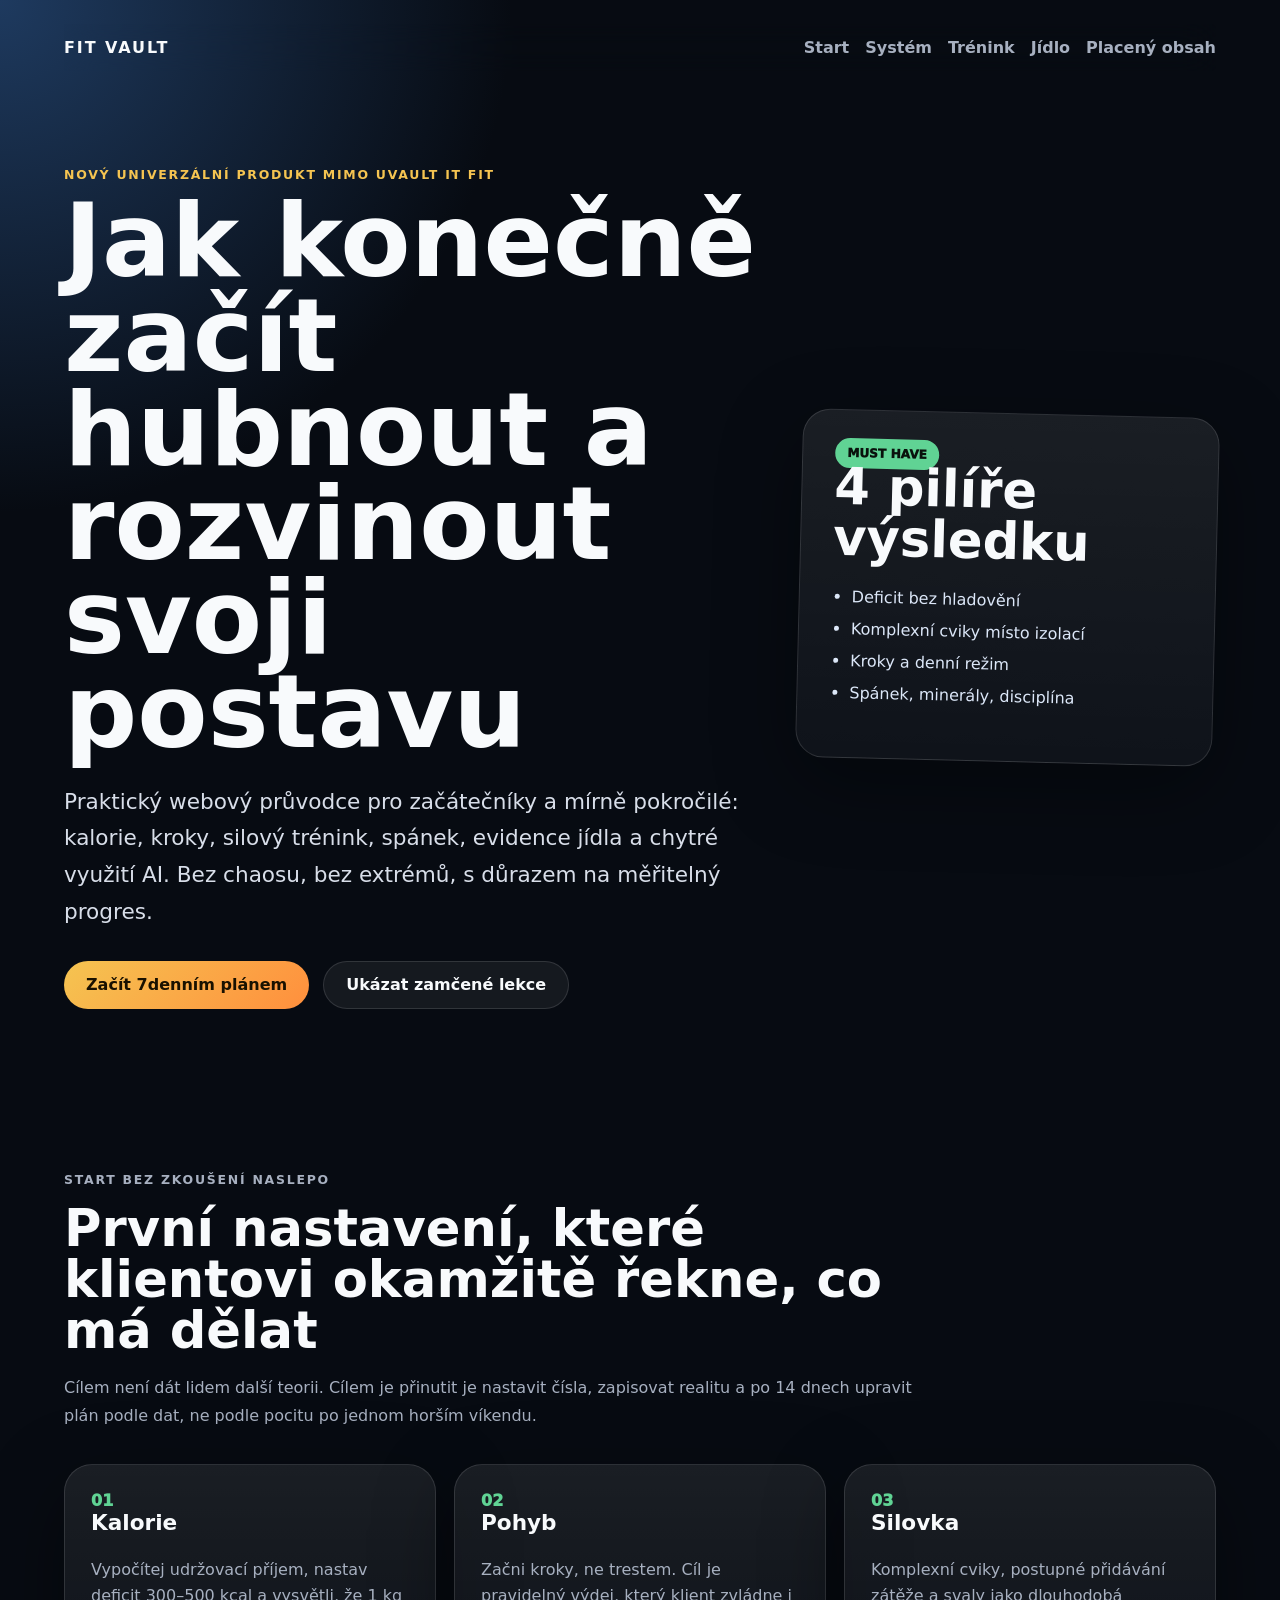
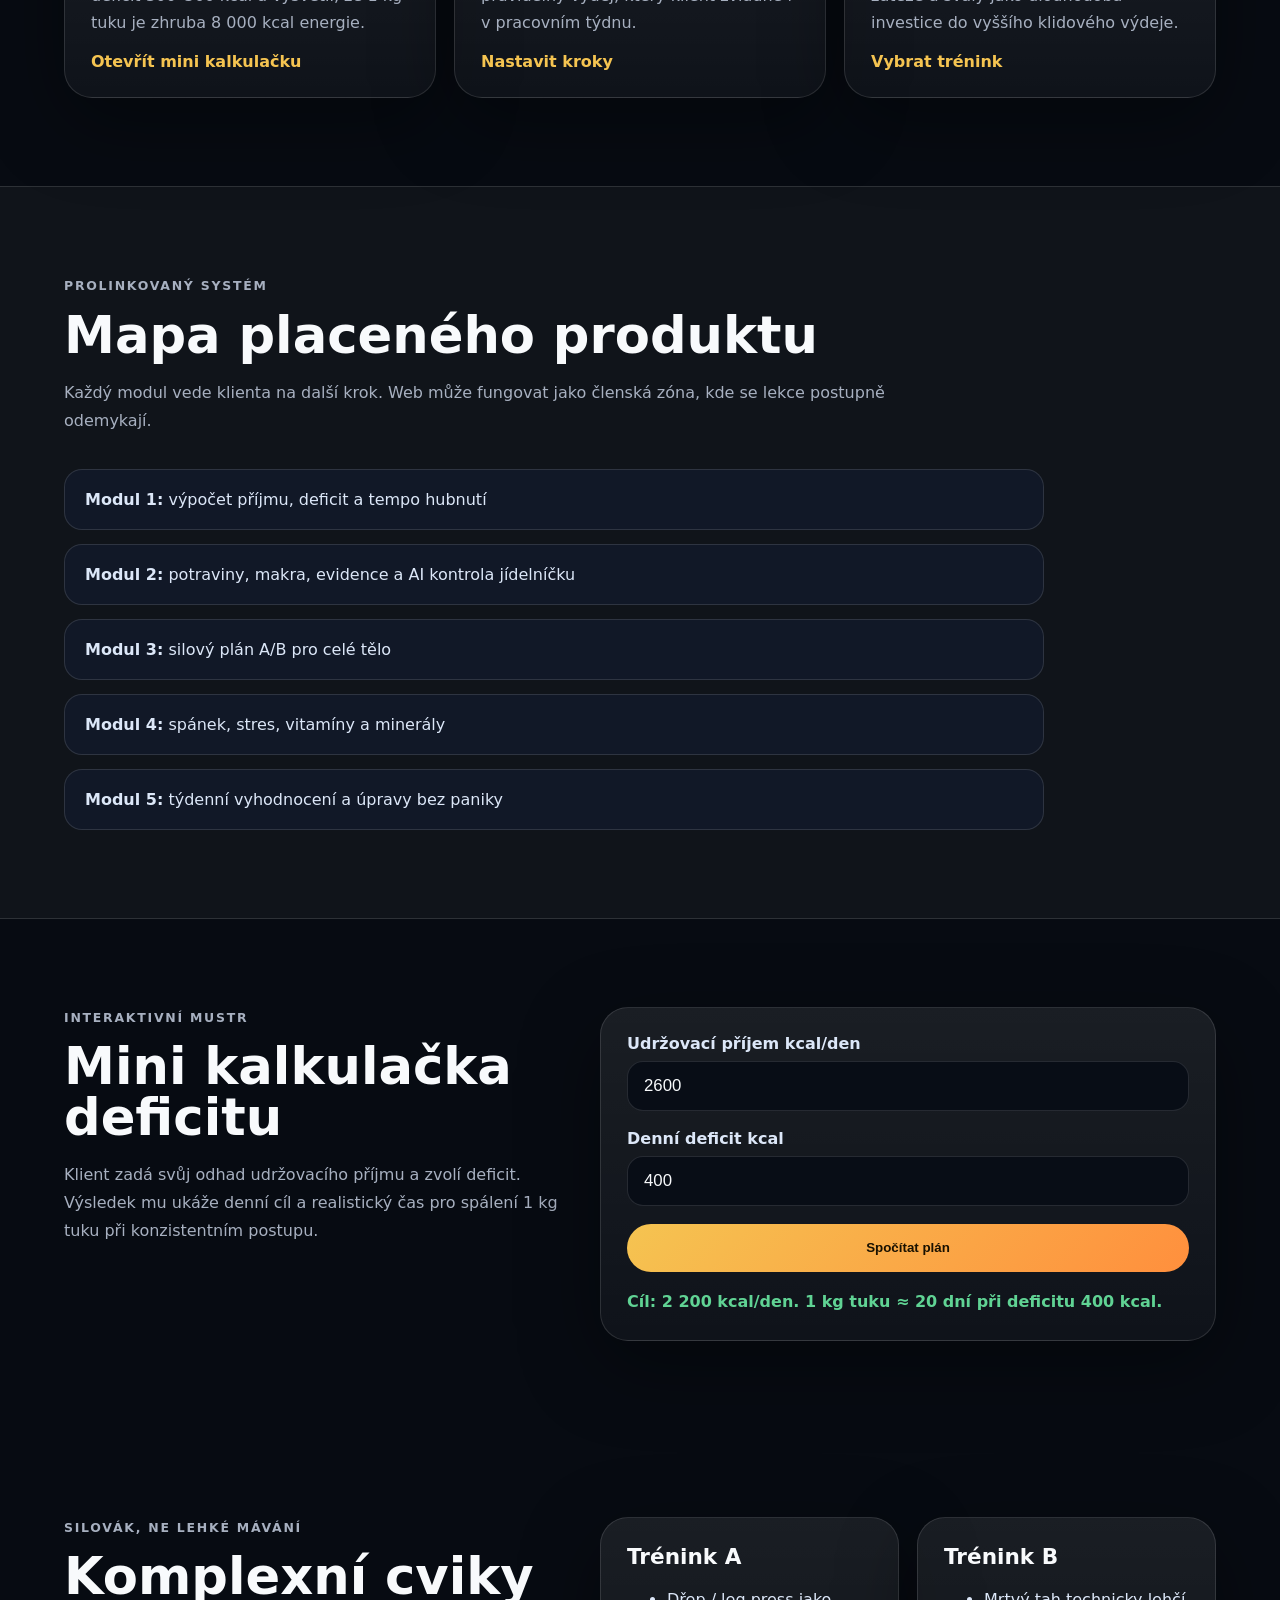
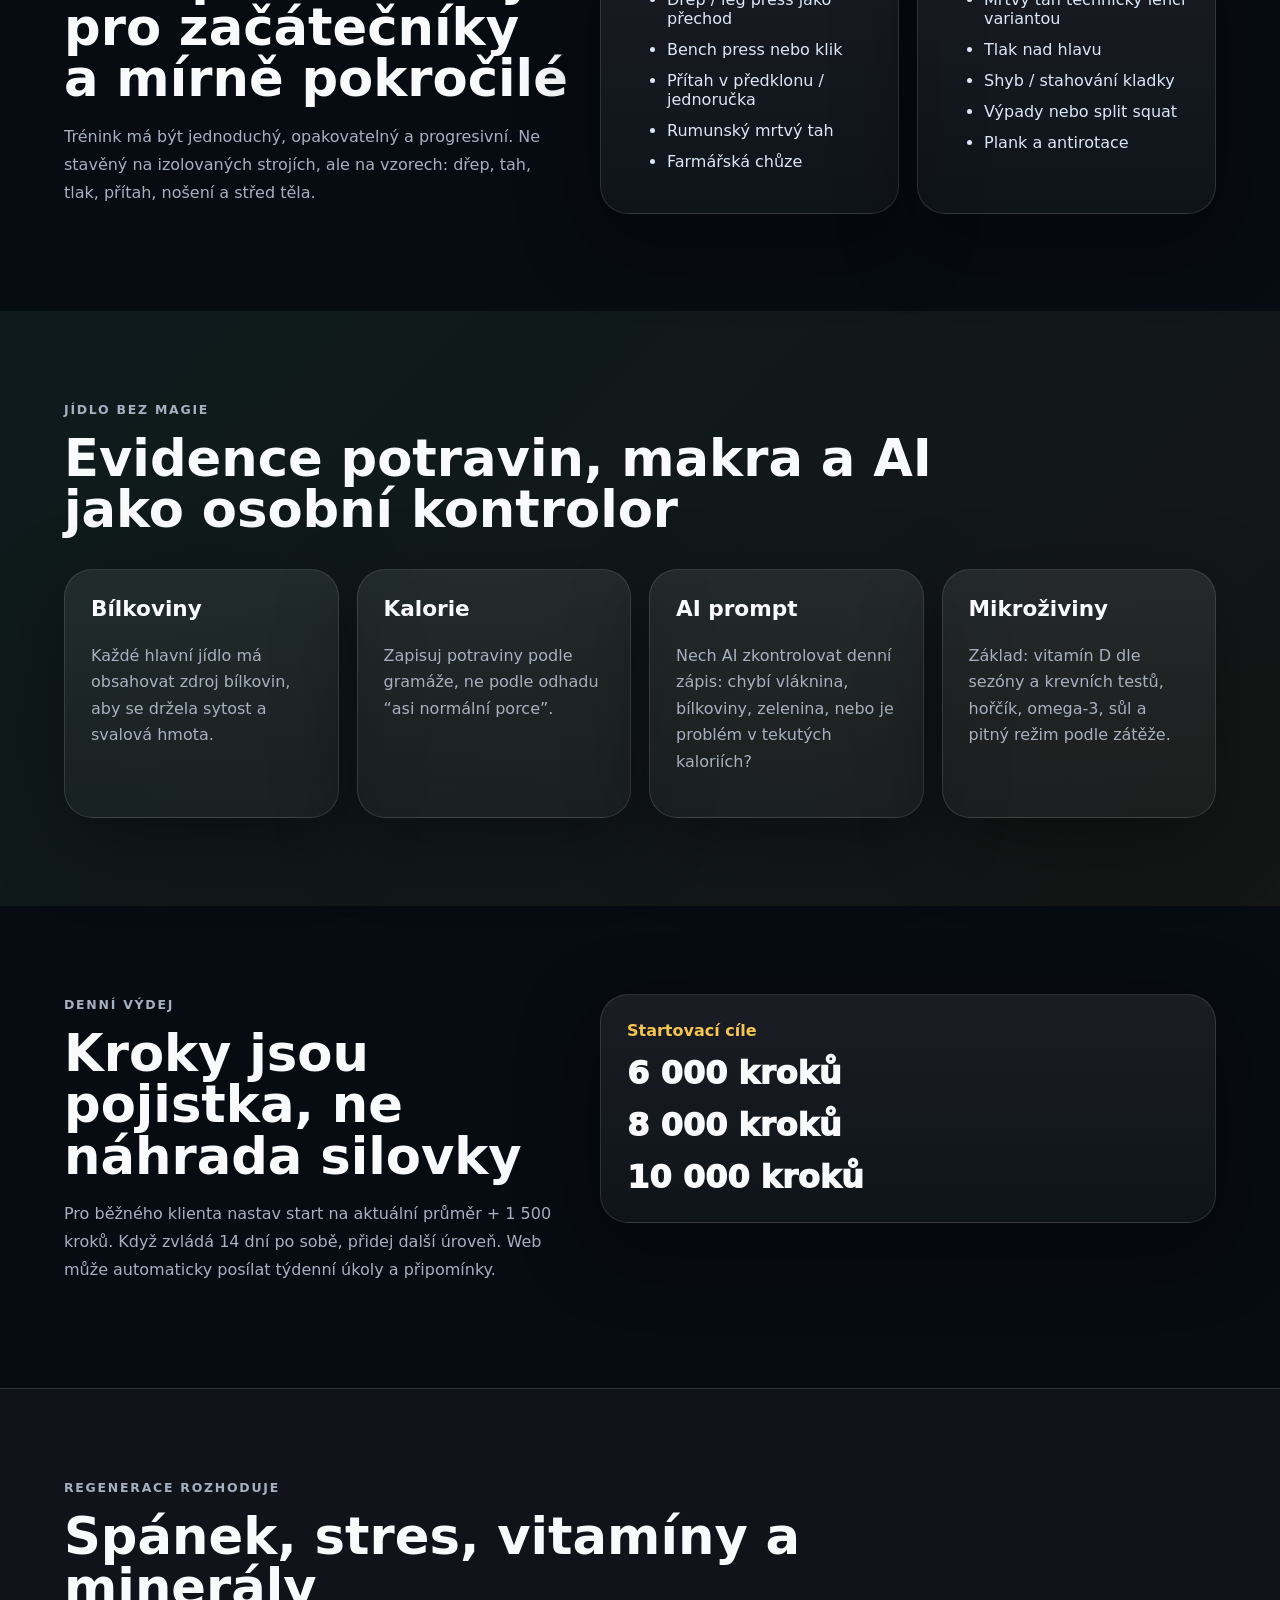
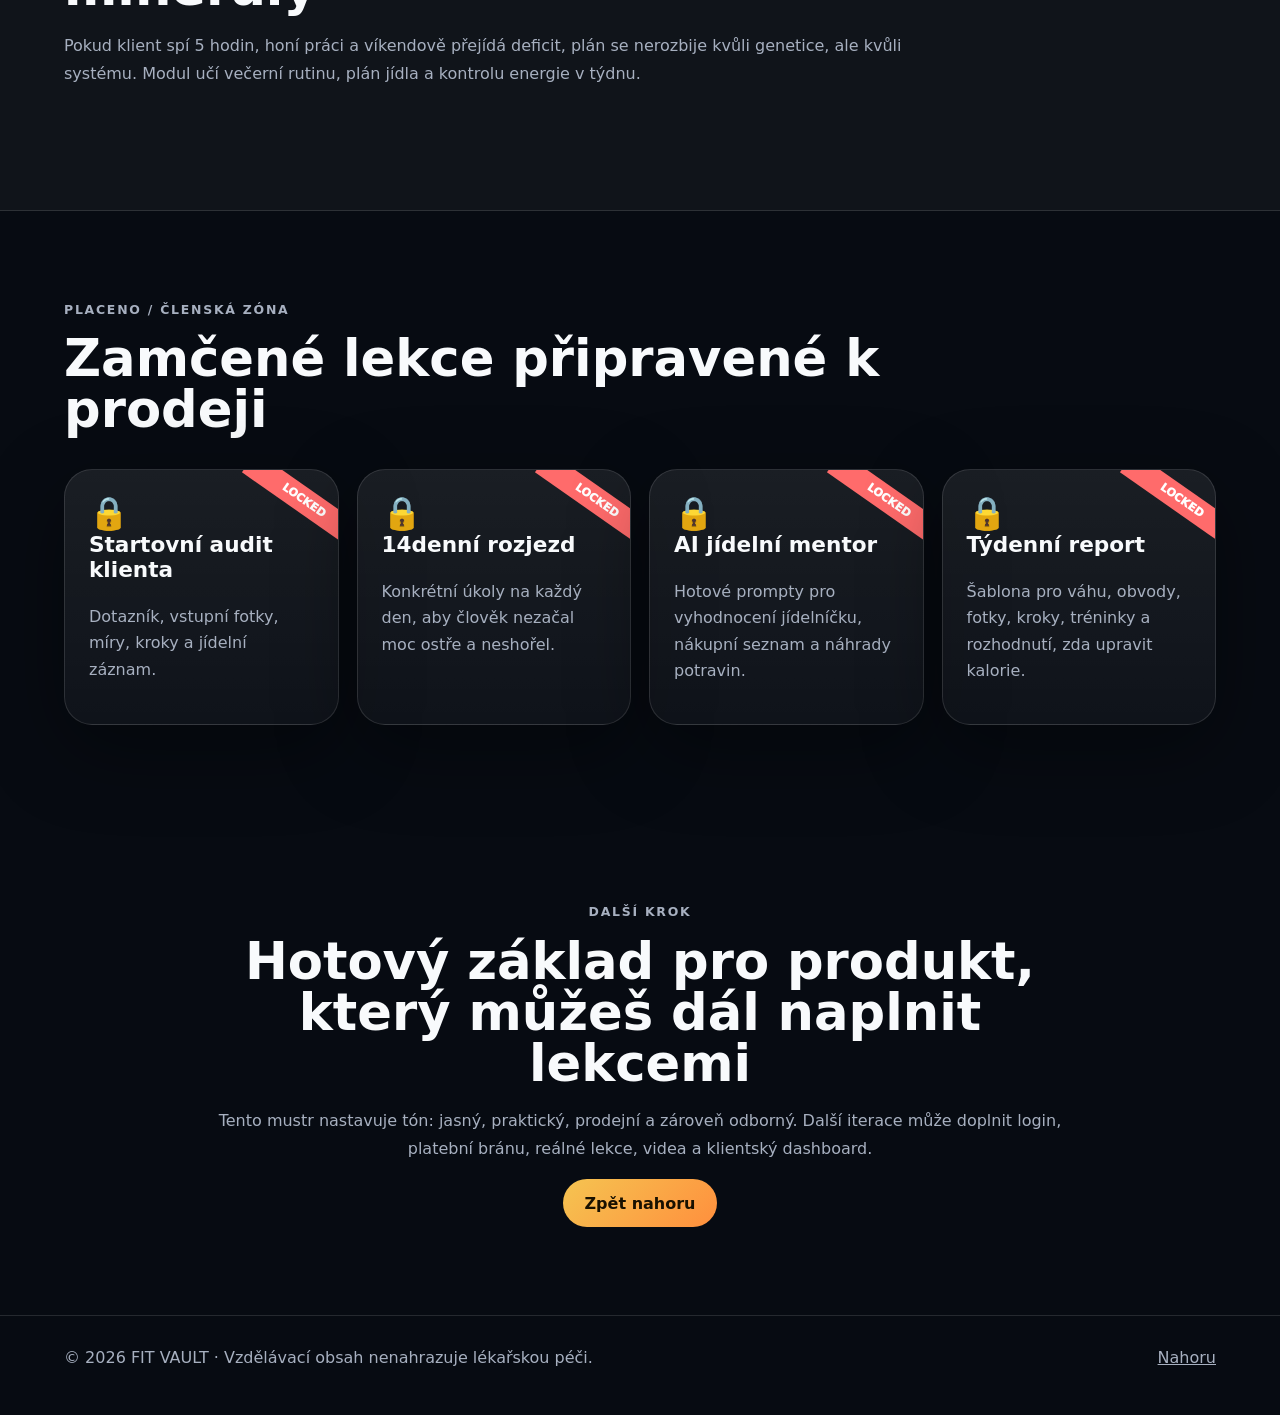
==== index.html @ 36fbba25 "Create paid fitness guide landing page" ====
<!doctype html>
<html lang="cs">
  <head>
    <meta charset="UTF-8" />
    <meta name="viewport" content="width=device-width, initial-scale=1.0" />
    <title>Hubnutí v praxi | placený průvodce</title>
    <meta
      name="description"
      content="Prolinkovaný placený průvodce pro lidi, kteří chtějí konečně začít hubnout, zesílit a rozvíjet postavu bez zbytečných extrémů."
    />
    <link rel="stylesheet" href="styles.css" />
  </head>
  <body>
    <header class="hero" id="top">
      <nav class="nav" aria-label="Hlavní navigace">
        <a class="brand" href="#top">FIT VAULT</a>
        <button class="nav__toggle" type="button" aria-expanded="false" aria-controls="nav-links">Menu</button>
        <div class="nav__links" id="nav-links">
          <a href="#start">Start</a>
          <a href="#system">Systém</a>
          <a href="#trenink">Trénink</a>
          <a href="#jidlo">Jídlo</a>
          <a href="#zamky">Placený obsah</a>
        </div>
      </nav>

      <section class="hero__grid">
        <div>
          <p class="eyebrow">Nový univerzální produkt mimo uVAULT IT FIT</p>
          <h1>Jak konečně začít hubnout a rozvinout svoji postavu</h1>
          <p class="lead">
            Praktický webový průvodce pro začátečníky a mírně pokročilé: kalorie, kroky, silový trénink,
            spánek, evidence jídla a chytré využití AI. Bez chaosu, bez extrémů, s důrazem na měřitelný progres.
          </p>
          <div class="hero__actions">
            <a class="button button--primary" href="#start">Začít 7denním plánem</a>
            <a class="button button--ghost" href="#zamky">Ukázat zamčené lekce</a>
          </div>
        </div>
        <aside class="score-card" aria-label="Rychlý přehled programu">
          <span class="score-card__badge">MUST HAVE</span>
          <h2>4 pilíře výsledku</h2>
          <ul>
            <li>Deficit bez hladovění</li>
            <li>Komplexní cviky místo izolací</li>
            <li>Kroky a denní režim</li>
            <li>Spánek, minerály, disciplína</li>
          </ul>
        </aside>
      </section>
    </header>

    <main>
      <section class="section" id="start">
        <div class="section__intro">
          <p class="eyebrow">Start bez zkoušení naslepo</p>
          <h2>První nastavení, které klientovi okamžitě řekne, co má dělat</h2>
          <p>
            Cílem není dát lidem další teorii. Cílem je přinutit je nastavit čísla, zapisovat realitu a po 14 dnech
            upravit plán podle dat, ne podle pocitu po jednom horším víkendu.
          </p>
        </div>
        <div class="cards cards--three">
          <article class="card">
            <span>01</span>
            <h3>Kalorie</h3>
            <p>Vypočítej udržovací příjem, nastav deficit 300–500 kcal a vysvětli, že 1 kg tuku je zhruba 8 000 kcal energie.</p>
            <a href="#kalkulacka">Otevřít mini kalkulačku</a>
          </article>
          <article class="card">
            <span>02</span>
            <h3>Pohyb</h3>
            <p>Začni kroky, ne trestem. Cíl je pravidelný výdej, který klient zvládne i v pracovním týdnu.</p>
            <a href="#pohyb">Nastavit kroky</a>
          </article>
          <article class="card">
            <span>03</span>
            <h3>Silovka</h3>
            <p>Komplexní cviky, postupné přidávání zátěže a svaly jako dlouhodobá investice do vyššího klidového výdeje.</p>
            <a href="#trenink">Vybrat trénink</a>
          </article>
        </div>
      </section>

      <section class="section section--dark" id="system">
        <div class="section__intro">
          <p class="eyebrow">Prolinkovaný systém</p>
          <h2>Mapa placeného produktu</h2>
          <p>Každý modul vede klienta na další krok. Web může fungovat jako členská zóna, kde se lekce postupně odemykají.</p>
        </div>
        <div class="timeline">
          <a href="#kalkulacka"><strong>Modul 1:</strong> výpočet příjmu, deficit a tempo hubnutí</a>
          <a href="#jidlo"><strong>Modul 2:</strong> potraviny, makra, evidence a AI kontrola jídelníčku</a>
          <a href="#trenink"><strong>Modul 3:</strong> silový plán A/B pro celé tělo</a>
          <a href="#regenerace"><strong>Modul 4:</strong> spánek, stres, vitamíny a minerály</a>
          <a href="#report"><strong>Modul 5:</strong> týdenní vyhodnocení a úpravy bez paniky</a>
        </div>
      </section>

      <section class="section calculator" id="kalkulacka">
        <div>
          <p class="eyebrow">Interaktivní mustr</p>
          <h2>Mini kalkulačka deficitu</h2>
          <p>
            Klient zadá svůj odhad udržovacího příjmu a zvolí deficit. Výsledek mu ukáže denní cíl a realistický čas pro
            spálení 1 kg tuku při konzistentním postupu.
          </p>
        </div>
        <form class="calc" id="deficit-form">
          <label>
            Udržovací příjem kcal/den
            <input id="maintenance" type="number" min="1200" max="6000" value="2600" />
          </label>
          <label>
            Denní deficit kcal
            <input id="deficit" type="number" min="100" max="1000" step="50" value="400" />
          </label>
          <button class="button button--primary" type="submit">Spočítat plán</button>
          <output class="calc__result" id="calc-result">Cíl: 2 200 kcal/den. 1 kg tuku ≈ 20 dní při deficitu 400 kcal.</output>
        </form>
      </section>

      <section class="section split" id="trenink">
        <div>
          <p class="eyebrow">Silovák, ne lehké mávání</p>
          <h2>Komplexní cviky pro začátečníky a mírně pokročilé</h2>
          <p>
            Trénink má být jednoduchý, opakovatelný a progresivní. Ne stavěný na izolovaných strojích, ale na vzorech:
            dřep, tah, tlak, přítah, nošení a střed těla.
          </p>
        </div>
        <div class="workout-grid">
          <article>
            <h3>Trénink A</h3>
            <ul>
              <li>Dřep / leg press jako přechod</li>
              <li>Bench press nebo klik</li>
              <li>Přítah v předklonu / jednoručka</li>
              <li>Rumunský mrtvý tah</li>
              <li>Farmářská chůze</li>
            </ul>
          </article>
          <article>
            <h3>Trénink B</h3>
            <ul>
              <li>Mrtvý tah technicky lehčí variantou</li>
              <li>Tlak nad hlavu</li>
              <li>Shyb / stahování kladky</li>
              <li>Výpady nebo split squat</li>
              <li>Plank a antirotace</li>
            </ul>
          </article>
        </div>
      </section>

      <section class="section nutrition" id="jidlo">
        <div class="section__intro">
          <p class="eyebrow">Jídlo bez magie</p>
          <h2>Evidence potravin, makra a AI jako osobní kontrolor</h2>
        </div>
        <div class="cards cards--four">
          <article class="card"><h3>Bílkoviny</h3><p>Každé hlavní jídlo má obsahovat zdroj bílkovin, aby se držela sytost a svalová hmota.</p></article>
          <article class="card"><h3>Kalorie</h3><p>Zapisuj potraviny podle gramáže, ne podle odhadu “asi normální porce”.</p></article>
          <article class="card"><h3>AI prompt</h3><p>Nech AI zkontrolovat denní zápis: chybí vláknina, bílkoviny, zelenina, nebo je problém v tekutých kaloriích?</p></article>
          <article class="card"><h3>Mikroživiny</h3><p>Základ: vitamín D dle sezóny a krevních testů, hořčík, omega-3, sůl a pitný režim podle zátěže.</p></article>
        </div>
      </section>

      <section class="section split" id="pohyb">
        <div>
          <p class="eyebrow">Denní výdej</p>
          <h2>Kroky jsou pojistka, ne náhrada silovky</h2>
          <p>
            Pro běžného klienta nastav start na aktuální průměr + 1 500 kroků. Když zvládá 14 dní po sobě, přidej další
            úroveň. Web může automaticky posílat týdenní úkoly a připomínky.
          </p>
        </div>
        <div class="metric-card">
          <strong>Startovací cíle</strong>
          <span>6 000 kroků</span>
          <span>8 000 kroků</span>
          <span>10 000 kroků</span>
        </div>
      </section>

      <section class="section section--dark" id="regenerace">
        <div class="section__intro">
          <p class="eyebrow">Regenerace rozhoduje</p>
          <h2>Spánek, stres, vitamíny a minerály</h2>
          <p>
            Pokud klient spí 5 hodin, honí práci a víkendově přejídá deficit, plán se nerozbije kvůli genetice, ale kvůli
            systému. Modul učí večerní rutinu, plán jídla a kontrolu energie v týdnu.
          </p>
        </div>
      </section>

      <section class="section locked" id="zamky">
        <div class="section__intro">
          <p class="eyebrow">Placeno / členská zóna</p>
          <h2>Zamčené lekce připravené k prodeji</h2>
        </div>
        <div class="locked__grid">
          <article class="locked-card"><span>🔒</span><h3>Startovní audit klienta</h3><p>Dotazník, vstupní fotky, míry, kroky a jídelní záznam.</p></article>
          <article class="locked-card"><span>🔒</span><h3>14denní rozjezd</h3><p>Konkrétní úkoly na každý den, aby člověk nezačal moc ostře a neshořel.</p></article>
          <article class="locked-card"><span>🔒</span><h3>AI jídelní mentor</h3><p>Hotové prompty pro vyhodnocení jídelníčku, nákupní seznam a náhrady potravin.</p></article>
          <article class="locked-card"><span>🔒</span><h3>Týdenní report</h3><p>Šablona pro váhu, obvody, fotky, kroky, tréninky a rozhodnutí, zda upravit kalorie.</p></article>
        </div>
      </section>

      <section class="section cta" id="report">
        <p class="eyebrow">Další krok</p>
        <h2>Hotový základ pro produkt, který můžeš dál naplnit lekcemi</h2>
        <p>
          Tento mustr nastavuje tón: jasný, praktický, prodejní a zároveň odborný. Další iterace může doplnit login,
          platební bránu, reálné lekce, videa a klientský dashboard.
        </p>
        <a class="button button--primary" href="#top">Zpět nahoru</a>
      </section>
    </main>

    <footer class="footer">
      <p>© 2026 FIT VAULT · Vzdělávací obsah nenahrazuje lékařskou péči.</p>
      <a href="#top">Nahoru</a>
    </footer>
    <script src="app.js"></script>
  </body>
</html>
---- styles.css ----
:root {
  color-scheme: dark;
  --bg: #070b12;
  --panel: #111827;
  --panel-2: #172033;
  --text: #f8fafc;
  --muted: #a7b0c0;
  --line: rgba(255, 255, 255, 0.12);
  --gold: #f5c451;
  --green: #60d394;
  --red: #ff6b6b;
  --shadow: 0 24px 80px rgba(0, 0, 0, 0.38);
  font-family: Inter, ui-sans-serif, system-ui, -apple-system, BlinkMacSystemFont, "Segoe UI", sans-serif;
}

* { box-sizing: border-box; }
html { scroll-behavior: smooth; }
body { margin: 0; background: radial-gradient(circle at top left, #1e3a5f 0, transparent 32rem), var(--bg); color: var(--text); }
a { color: inherit; }

.hero { min-height: 92vh; padding: 24px clamp(18px, 5vw, 72px) 72px; }
.nav { display: flex; align-items: center; justify-content: space-between; gap: 18px; position: sticky; top: 0; z-index: 10; padding: 14px 0; backdrop-filter: blur(18px); }
.brand { font-weight: 900; letter-spacing: 0.12em; text-decoration: none; }
.nav__links { display: flex; gap: 16px; color: var(--muted); }
.nav__links a { text-decoration: none; font-weight: 700; }
.nav__toggle { display: none; }
.hero__grid { display: grid; grid-template-columns: minmax(0, 1.25fr) minmax(280px, 0.75fr); gap: 40px; align-items: center; padding-top: 96px; }
.eyebrow { color: var(--gold); font-weight: 900; letter-spacing: 0.14em; text-transform: uppercase; font-size: 0.78rem; }
h1, h2, h3, p { margin-top: 0; }
h1 { font-size: clamp(3rem, 8vw, 6.8rem); line-height: 0.92; max-width: 980px; margin-bottom: 24px; }
h2 { font-size: clamp(2rem, 4vw, 4rem); line-height: 1; margin-bottom: 18px; }
h3 { font-size: 1.35rem; }
.lead { color: #d8dee9; font-size: clamp(1.1rem, 2vw, 1.35rem); line-height: 1.7; max-width: 800px; }
.hero__actions { display: flex; gap: 14px; flex-wrap: wrap; margin-top: 30px; }
.button { border: 1px solid var(--line); border-radius: 999px; display: inline-flex; align-items: center; justify-content: center; min-height: 48px; padding: 0 22px; text-decoration: none; font-weight: 900; cursor: pointer; }
.button--primary { background: linear-gradient(135deg, var(--gold), #ff8f3d); color: #191100; border: 0; }
.button--ghost { background: rgba(255,255,255,.06); }
.score-card, .card, .locked-card, .metric-card, .calc, .workout-grid article { background: linear-gradient(180deg, rgba(255,255,255,.08), rgba(255,255,255,.035)); border: 1px solid var(--line); border-radius: 28px; box-shadow: var(--shadow); }
.score-card { padding: 32px; transform: rotate(1.4deg); }
.score-card__badge { color: #09110c; background: var(--green); border-radius: 999px; padding: 8px 12px; font-size: .76rem; font-weight: 1000; }
.score-card ul { padding-left: 20px; line-height: 2; color: #dce7f8; }
.section { padding: 88px clamp(18px, 5vw, 72px); }
.section__intro { max-width: 880px; margin-bottom: 34px; }
.section__intro p, .section > p, .split p, .calculator p, .cta p { color: var(--muted); line-height: 1.75; }
.section--dark { background: rgba(255,255,255,.035); border-block: 1px solid var(--line); }
.cards { display: grid; gap: 18px; }
.cards--three { grid-template-columns: repeat(3, minmax(0, 1fr)); }
.cards--four { grid-template-columns: repeat(4, minmax(0, 1fr)); }
.card { padding: 26px; }
.card span { color: var(--green); font-weight: 1000; }
.card p, .locked-card p { color: var(--muted); line-height: 1.65; }
.card a { color: var(--gold); font-weight: 900; text-decoration: none; }
.timeline { display: grid; gap: 14px; max-width: 980px; }
.timeline a { padding: 20px; background: var(--panel); border: 1px solid var(--line); border-radius: 18px; text-decoration: none; color: #dce7f8; }
.calculator, .split { display: grid; grid-template-columns: minmax(0, .9fr) minmax(320px, 1.1fr); gap: 32px; align-items: start; }
.calc { padding: 26px; display: grid; gap: 18px; }
.calc label { display: grid; gap: 8px; color: #dce7f8; font-weight: 800; }
.calc input { width: 100%; border: 1px solid var(--line); border-radius: 16px; background: #080d16; color: var(--text); padding: 14px 16px; font-size: 1.05rem; }
.calc__result { color: var(--green); font-weight: 900; line-height: 1.5; }
.workout-grid { display: grid; grid-template-columns: repeat(2, minmax(0, 1fr)); gap: 18px; }
.workout-grid article { padding: 26px; }
.workout-grid li { margin-bottom: 12px; color: #dce7f8; }
.nutrition { background: linear-gradient(135deg, rgba(96,211,148,.08), rgba(245,196,81,.06)); }
.metric-card { padding: 26px; display: grid; gap: 14px; }
.metric-card strong { color: var(--gold); }
.metric-card span { font-size: 2rem; font-weight: 1000; }
.locked__grid { display: grid; grid-template-columns: repeat(4, minmax(0, 1fr)); gap: 18px; }
.locked-card { padding: 24px; position: relative; overflow: hidden; }
.locked-card::after { content: "LOCKED"; position: absolute; top: 18px; right: -34px; transform: rotate(35deg); background: var(--red); color: white; padding: 6px 42px; font-size: .7rem; font-weight: 1000; }
.locked-card span { font-size: 2rem; }
.cta { text-align: center; max-width: 980px; margin: 0 auto; }
.footer { display: flex; justify-content: space-between; gap: 16px; padding: 32px clamp(18px, 5vw, 72px); color: var(--muted); border-top: 1px solid var(--line); }

@media (max-width: 900px) {
  .nav__toggle { display: inline-flex; border: 1px solid var(--line); background: var(--panel); color: var(--text); border-radius: 999px; padding: 10px 14px; }
  .nav__links { display: none; position: absolute; top: 58px; right: 0; left: 0; flex-direction: column; background: rgba(7,11,18,.96); padding: 18px; border: 1px solid var(--line); border-radius: 18px; }
  .nav__links.is-open { display: flex; }
  .hero__grid, .calculator, .split, .cards--three, .cards--four, .locked__grid, .workout-grid { grid-template-columns: 1fr; }
  .hero__grid { padding-top: 48px; }
  .score-card { transform: none; }
}
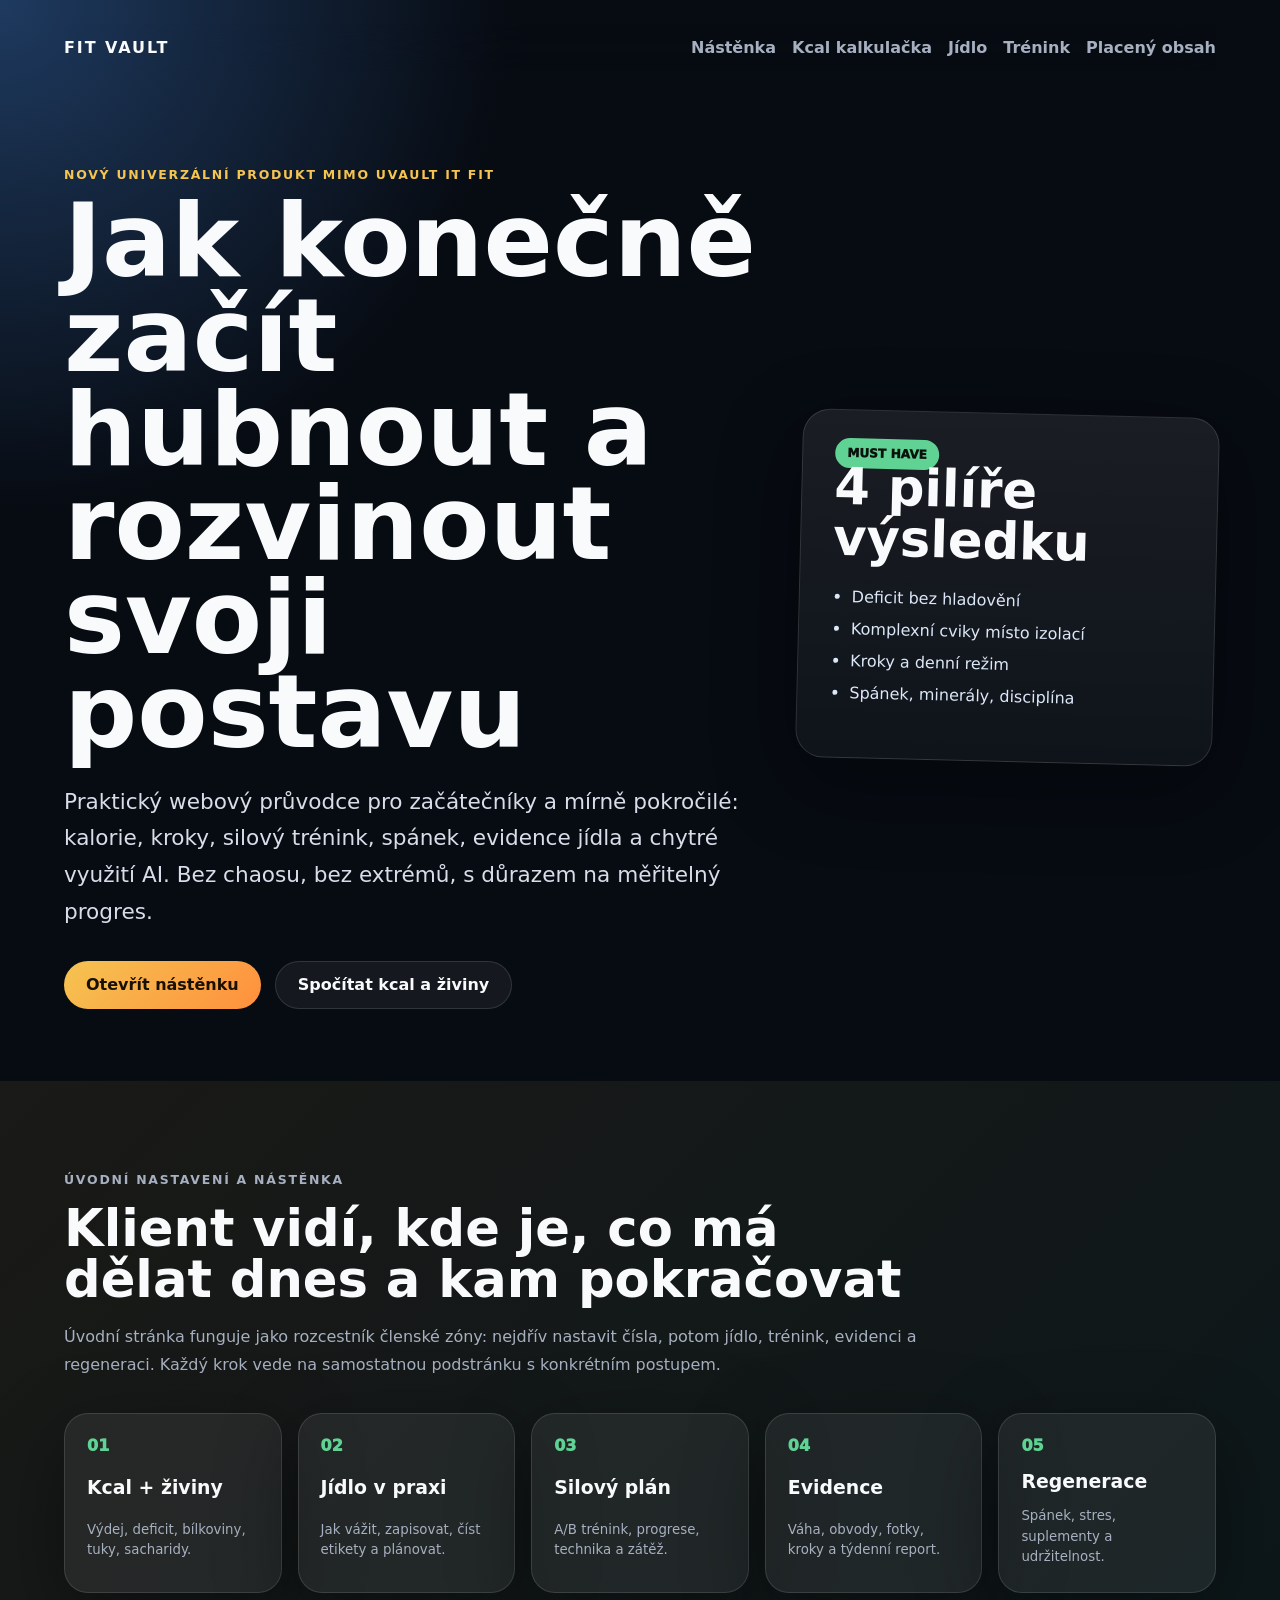
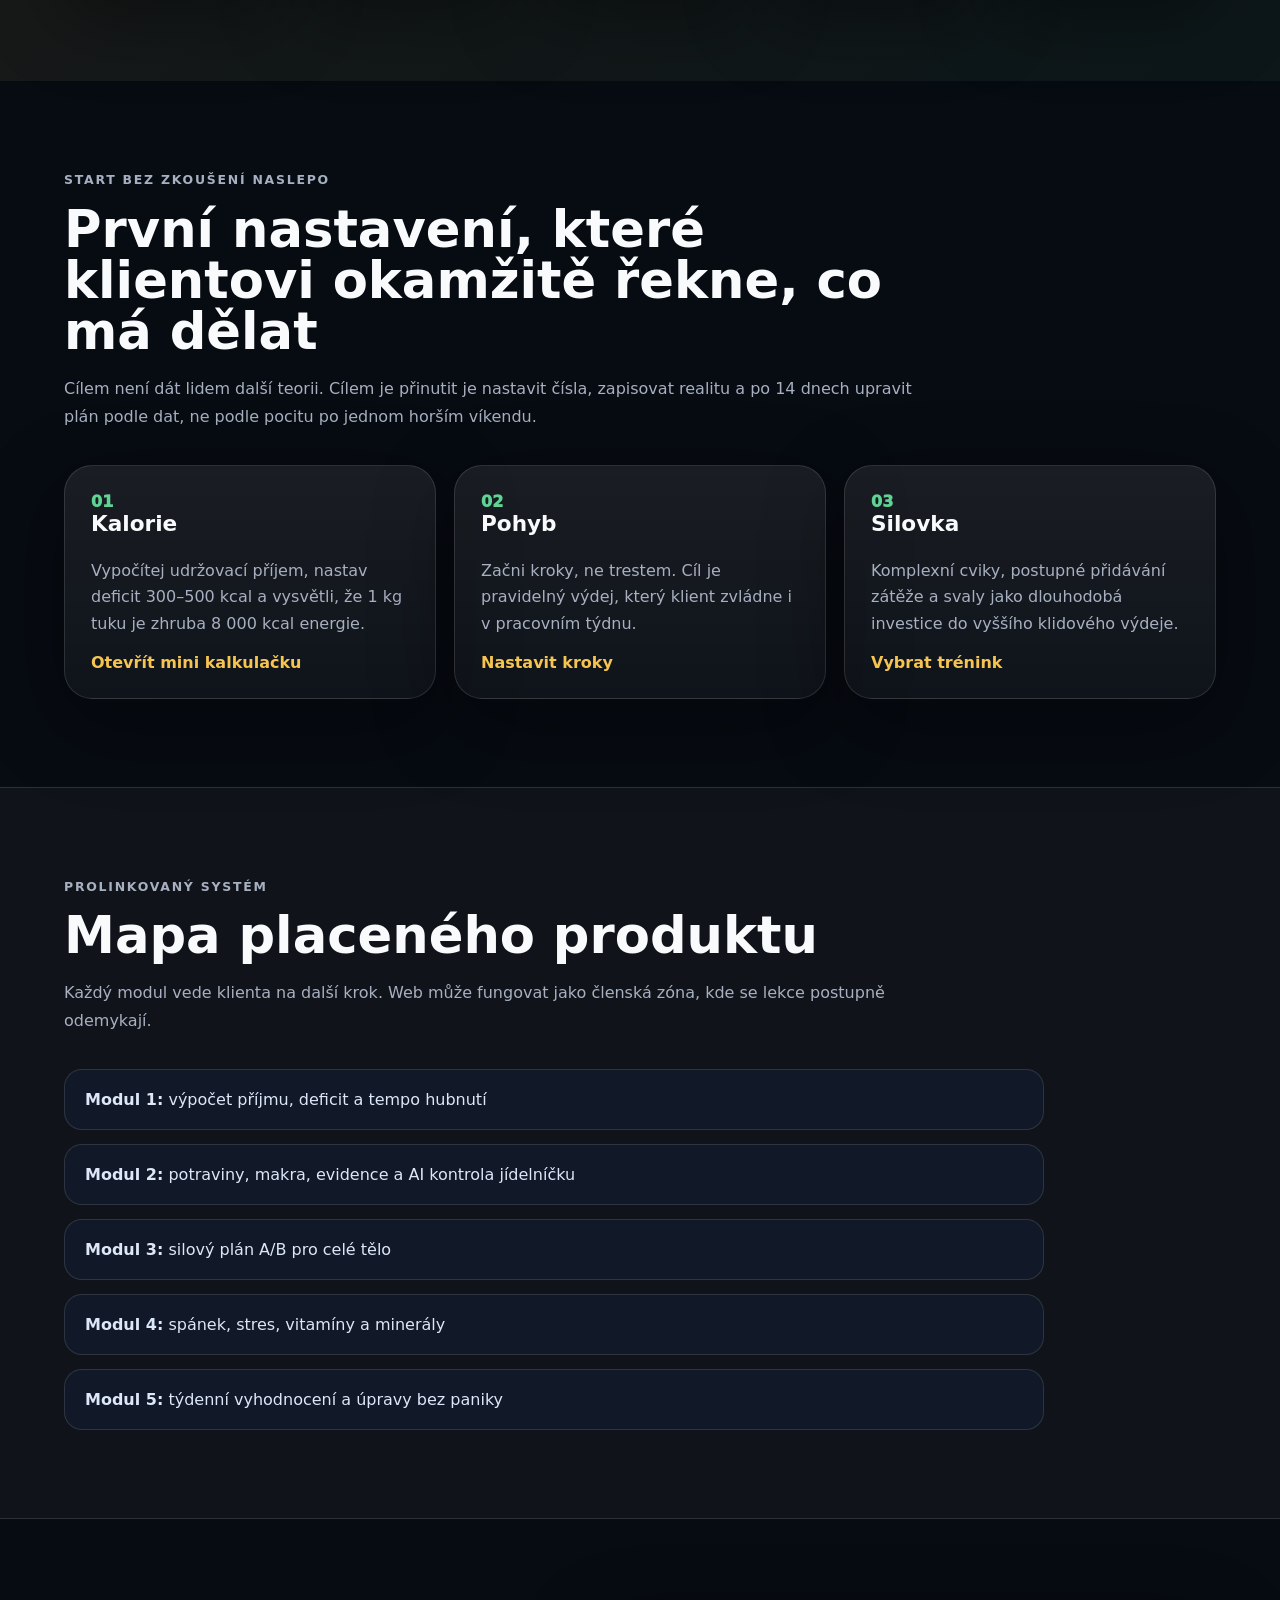
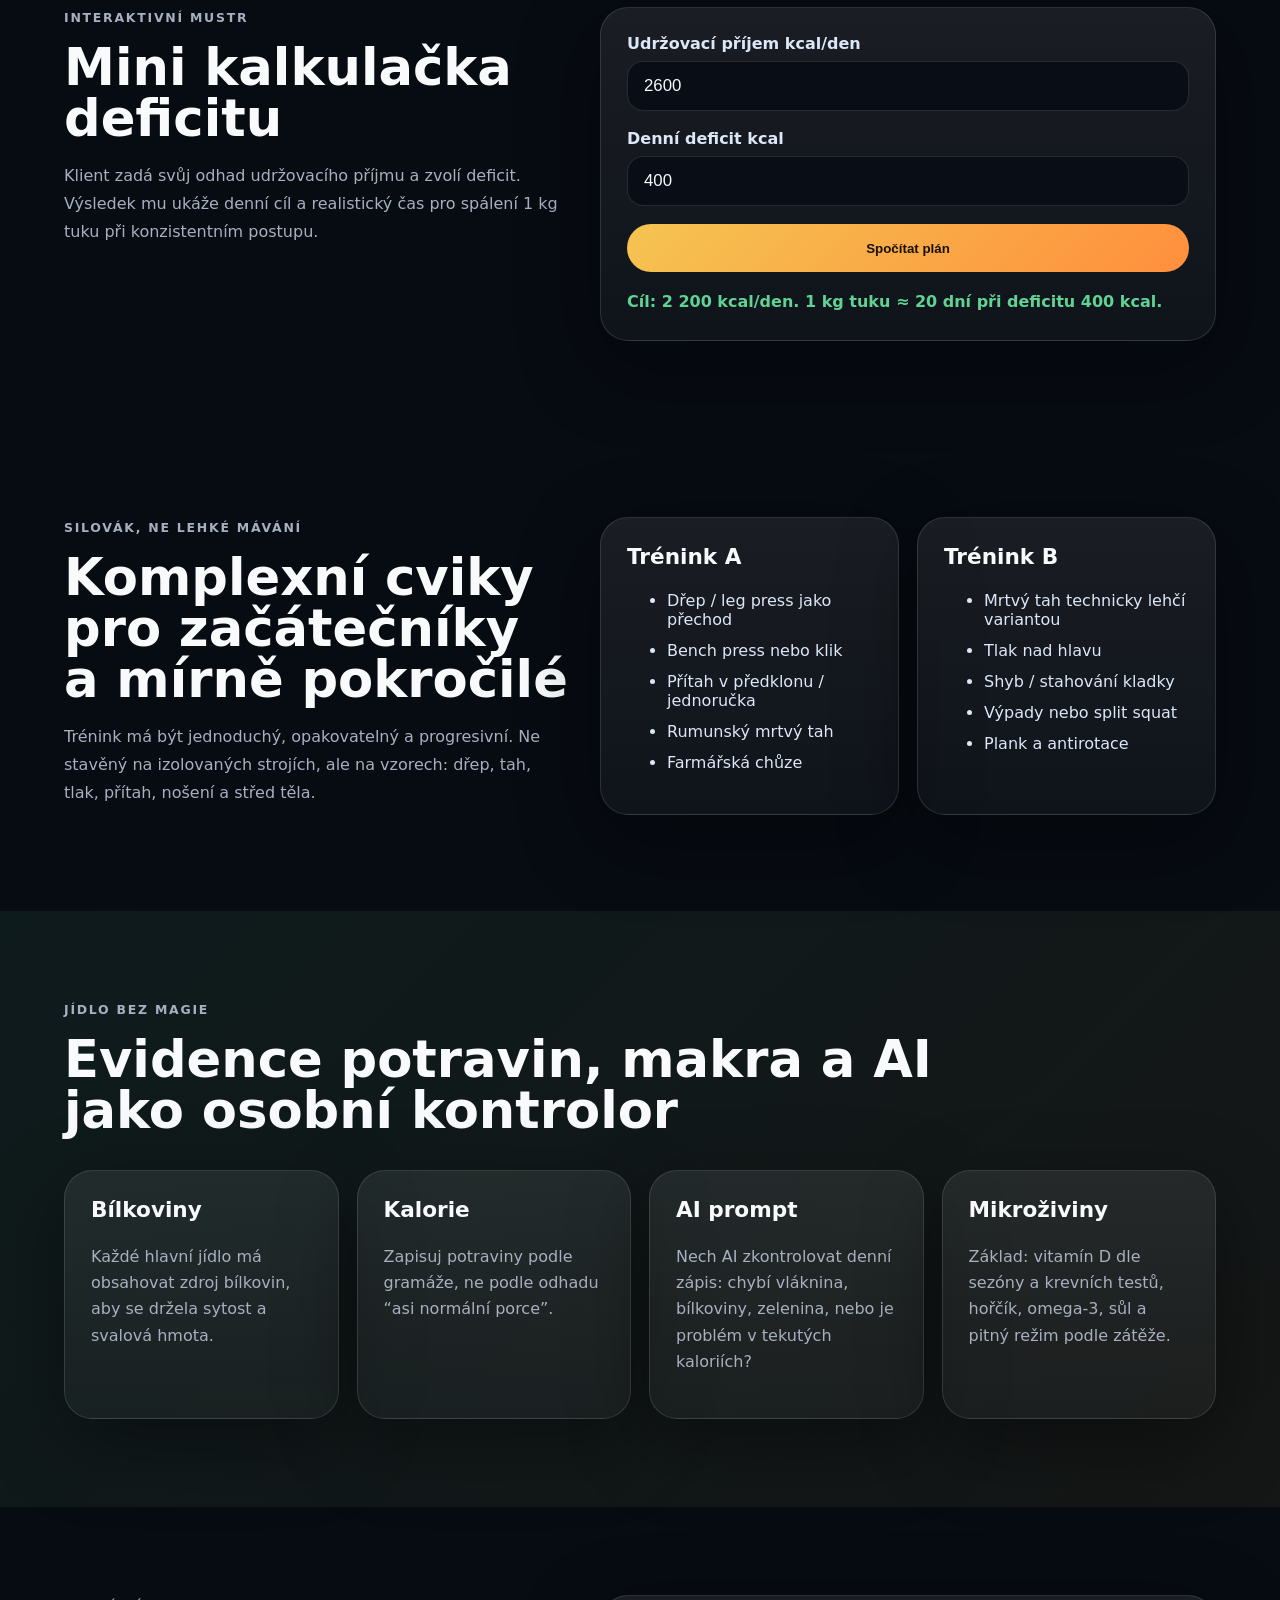
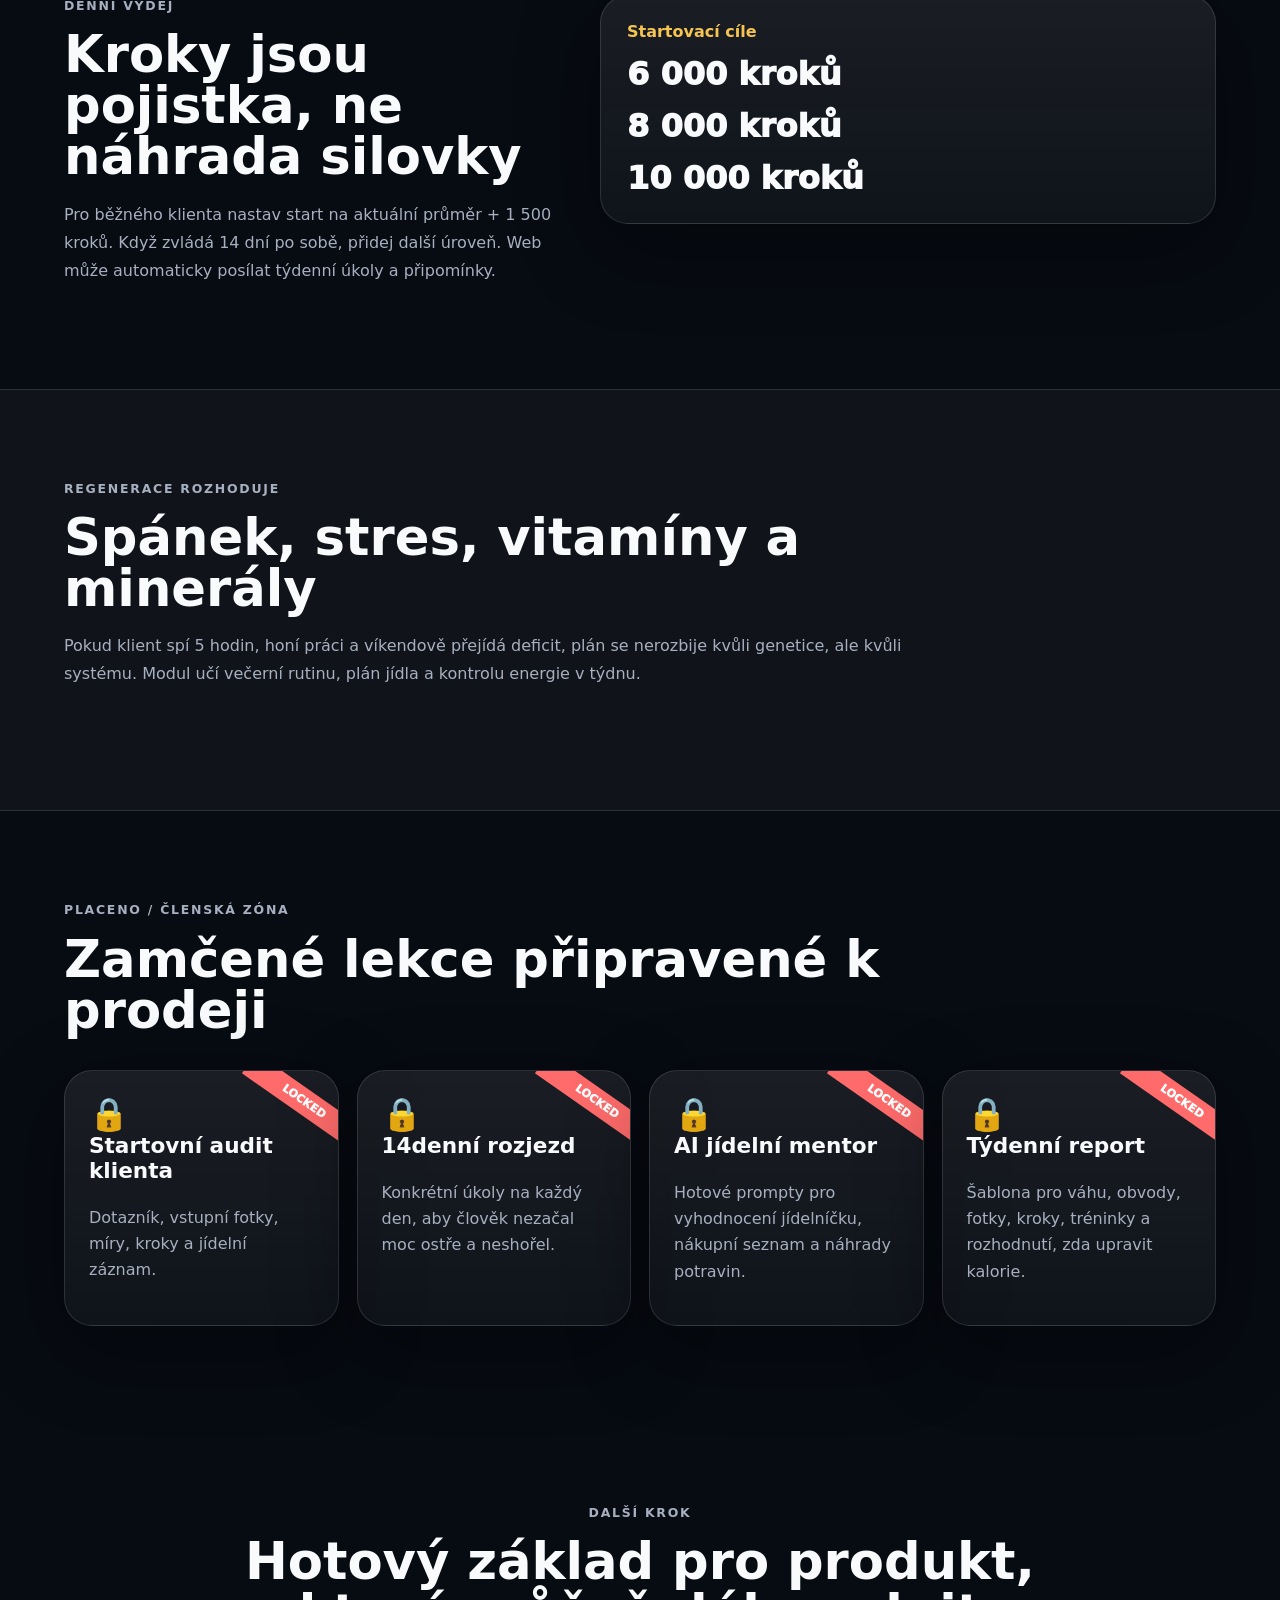
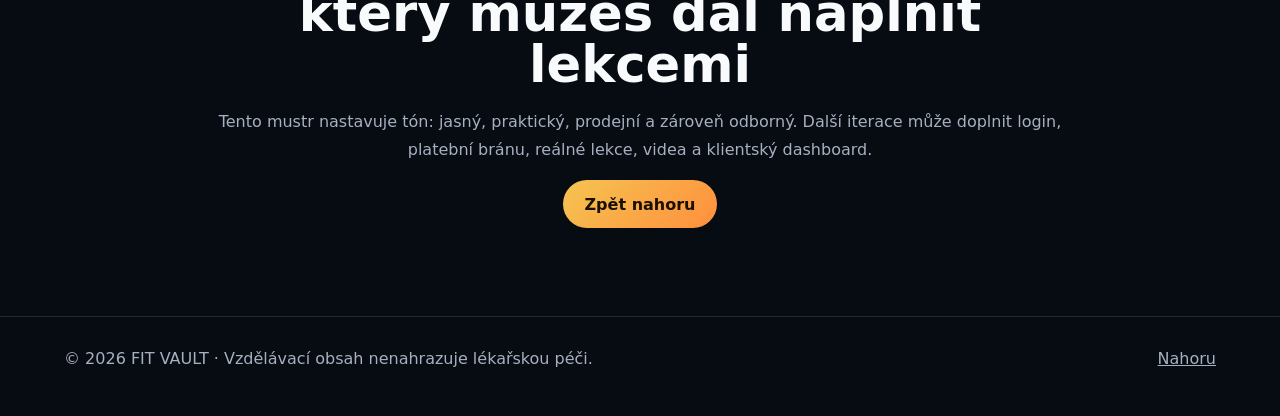
==== commit c8b05ca1: "Expand fitness guide into multi-page app" ====
--- a/index.html
+++ b/index.html
@@ -16,10 +16,10 @@
         <a class="brand" href="#top">FIT VAULT</a>
         <button class="nav__toggle" type="button" aria-expanded="false" aria-controls="nav-links">Menu</button>
         <div class="nav__links" id="nav-links">
-          <a href="#start">Start</a>
-          <a href="#system">Systém</a>
-          <a href="#trenink">Trénink</a>
-          <a href="#jidlo">Jídlo</a>
+          <a href="#nastenka">Nástěnka</a>
+          <a href="lekce/nastaveni.html">Kcal kalkulačka</a>
+          <a href="lekce/jidlo.html">Jídlo</a>
+          <a href="lekce/trenink.html">Trénink</a>
           <a href="#zamky">Placený obsah</a>
         </div>
       </nav>
@@ -33,8 +33,8 @@
             spánek, evidence jídla a chytré využití AI. Bez chaosu, bez extrémů, s důrazem na měřitelný progres.
           </p>
           <div class="hero__actions">
-            <a class="button button--primary" href="#start">Začít 7denním plánem</a>
-            <a class="button button--ghost" href="#zamky">Ukázat zamčené lekce</a>
+            <a class="button button--primary" href="#nastenka">Otevřít nástěnku</a>
+            <a class="button button--ghost" href="lekce/nastaveni.html">Spočítat kcal a živiny</a>
           </div>
         </div>
         <aside class="score-card" aria-label="Rychlý přehled programu">
@@ -51,6 +51,24 @@
     </header>
 
     <main>
+      <section class="section dashboard" id="nastenka">
+        <div class="section__intro">
+          <p class="eyebrow">Úvodní nastavení a nástěnka</p>
+          <h2>Klient vidí, kde je, co má dělat dnes a kam pokračovat</h2>
+          <p>
+            Úvodní stránka funguje jako rozcestník členské zóny: nejdřív nastavit čísla, potom jídlo, trénink,
+            evidenci a regeneraci. Každý krok vede na samostatnou podstránku s konkrétním postupem.
+          </p>
+        </div>
+        <div class="dashboard__grid">
+          <a class="dashboard-card" href="lekce/nastaveni.html"><span>01</span><strong>Kcal + živiny</strong><small>Výdej, deficit, bílkoviny, tuky, sacharidy.</small></a>
+          <a class="dashboard-card" href="lekce/jidlo.html"><span>02</span><strong>Jídlo v praxi</strong><small>Jak vážit, zapisovat, číst etikety a plánovat.</small></a>
+          <a class="dashboard-card" href="lekce/trenink.html"><span>03</span><strong>Silový plán</strong><small>A/B trénink, progrese, technika a zátěž.</small></a>
+          <a class="dashboard-card" href="lekce/evidence.html"><span>04</span><strong>Evidence</strong><small>Váha, obvody, fotky, kroky a týdenní report.</small></a>
+          <a class="dashboard-card" href="lekce/regenerace.html"><span>05</span><strong>Regenerace</strong><small>Spánek, stres, suplementy a udržitelnost.</small></a>
+        </div>
+      </section>
+
       <section class="section" id="start">
         <div class="section__intro">
           <p class="eyebrow">Start bez zkoušení naslepo</p>
@@ -89,11 +107,11 @@
           <p>Každý modul vede klienta na další krok. Web může fungovat jako členská zóna, kde se lekce postupně odemykají.</p>
         </div>
         <div class="timeline">
-          <a href="#kalkulacka"><strong>Modul 1:</strong> výpočet příjmu, deficit a tempo hubnutí</a>
-          <a href="#jidlo"><strong>Modul 2:</strong> potraviny, makra, evidence a AI kontrola jídelníčku</a>
-          <a href="#trenink"><strong>Modul 3:</strong> silový plán A/B pro celé tělo</a>
-          <a href="#regenerace"><strong>Modul 4:</strong> spánek, stres, vitamíny a minerály</a>
-          <a href="#report"><strong>Modul 5:</strong> týdenní vyhodnocení a úpravy bez paniky</a>
+          <a href="lekce/nastaveni.html"><strong>Modul 1:</strong> výpočet příjmu, deficit a tempo hubnutí</a>
+          <a href="lekce/jidlo.html"><strong>Modul 2:</strong> potraviny, makra, evidence a AI kontrola jídelníčku</a>
+          <a href="lekce/trenink.html"><strong>Modul 3:</strong> silový plán A/B pro celé tělo</a>
+          <a href="lekce/regenerace.html"><strong>Modul 4:</strong> spánek, stres, vitamíny a minerály</a>
+          <a href="lekce/evidence.html"><strong>Modul 5:</strong> týdenní vyhodnocení a úpravy bez paniky</a>
         </div>
       </section>
 
--- a/styles.css
+++ b/styles.css
@@ -79,3 +79,31 @@
   .hero__grid { padding-top: 48px; }
   .score-card { transform: none; }
 }
+
+.dashboard { background: linear-gradient(135deg, rgba(245,196,81,.08), rgba(96,211,148,.06)); }
+.dashboard__grid, .lesson-grid { display: grid; grid-template-columns: repeat(5, minmax(0, 1fr)); gap: 16px; }
+.dashboard-card, .lesson-card { display: grid; gap: 12px; padding: 22px; min-height: 180px; text-decoration: none; background: rgba(255,255,255,.065); border: 1px solid var(--line); border-radius: 24px; box-shadow: var(--shadow); }
+.dashboard-card span, .lesson-card span { color: var(--green); font-weight: 1000; }
+.dashboard-card strong, .lesson-card strong { font-size: 1.18rem; }
+.dashboard-card small, .lesson-card small { color: var(--muted); line-height: 1.55; }
+.lesson-hero { padding: 34px clamp(18px, 5vw, 72px) 62px; background: radial-gradient(circle at top right, rgba(96,211,148,.22), transparent 34rem), var(--bg); }
+.lesson-hero__content { max-width: 980px; padding-top: 70px; }
+.lesson-nav { display: flex; gap: 12px; flex-wrap: wrap; color: var(--muted); }
+.lesson-nav a { text-decoration: none; font-weight: 800; }
+.lesson-section { padding: 70px clamp(18px, 5vw, 72px); }
+.lesson-section--panel { background: rgba(255,255,255,.035); border-block: 1px solid var(--line); }
+.steps { counter-reset: step; display: grid; gap: 18px; max-width: 980px; }
+.step { counter-increment: step; padding: 24px; border: 1px solid var(--line); border-radius: 24px; background: rgba(255,255,255,.055); }
+.step::before { content: counter(step, decimal-leading-zero); display: inline-grid; place-items: center; width: 44px; height: 44px; margin-bottom: 12px; border-radius: 50%; background: var(--gold); color: #191100; font-weight: 1000; }
+.macro-form { display: grid; grid-template-columns: repeat(3, minmax(0, 1fr)); gap: 16px; padding: 26px; border: 1px solid var(--line); border-radius: 28px; background: rgba(255,255,255,.06); box-shadow: var(--shadow); }
+.macro-form label { display: grid; gap: 8px; font-weight: 800; color: #dce7f8; }
+.macro-form input, .macro-form select { width: 100%; border: 1px solid var(--line); border-radius: 16px; background: #080d16; color: var(--text); padding: 14px 16px; font-size: 1rem; }
+.macro-form .button, .macro-result { grid-column: 1 / -1; }
+.macro-result { display: grid; grid-template-columns: repeat(4, minmax(0, 1fr)); gap: 12px; }
+.macro-result div { padding: 18px; border-radius: 18px; background: rgba(7,11,18,.75); border: 1px solid var(--line); }
+.macro-result strong { display: block; color: var(--gold); font-size: 1.55rem; }
+.checklist { columns: 2; max-width: 980px; color: #dce7f8; line-height: 1.9; }
+@media (max-width: 900px) {
+  .dashboard__grid, .lesson-grid, .macro-form, .macro-result { grid-template-columns: 1fr; }
+  .checklist { columns: 1; }
+}
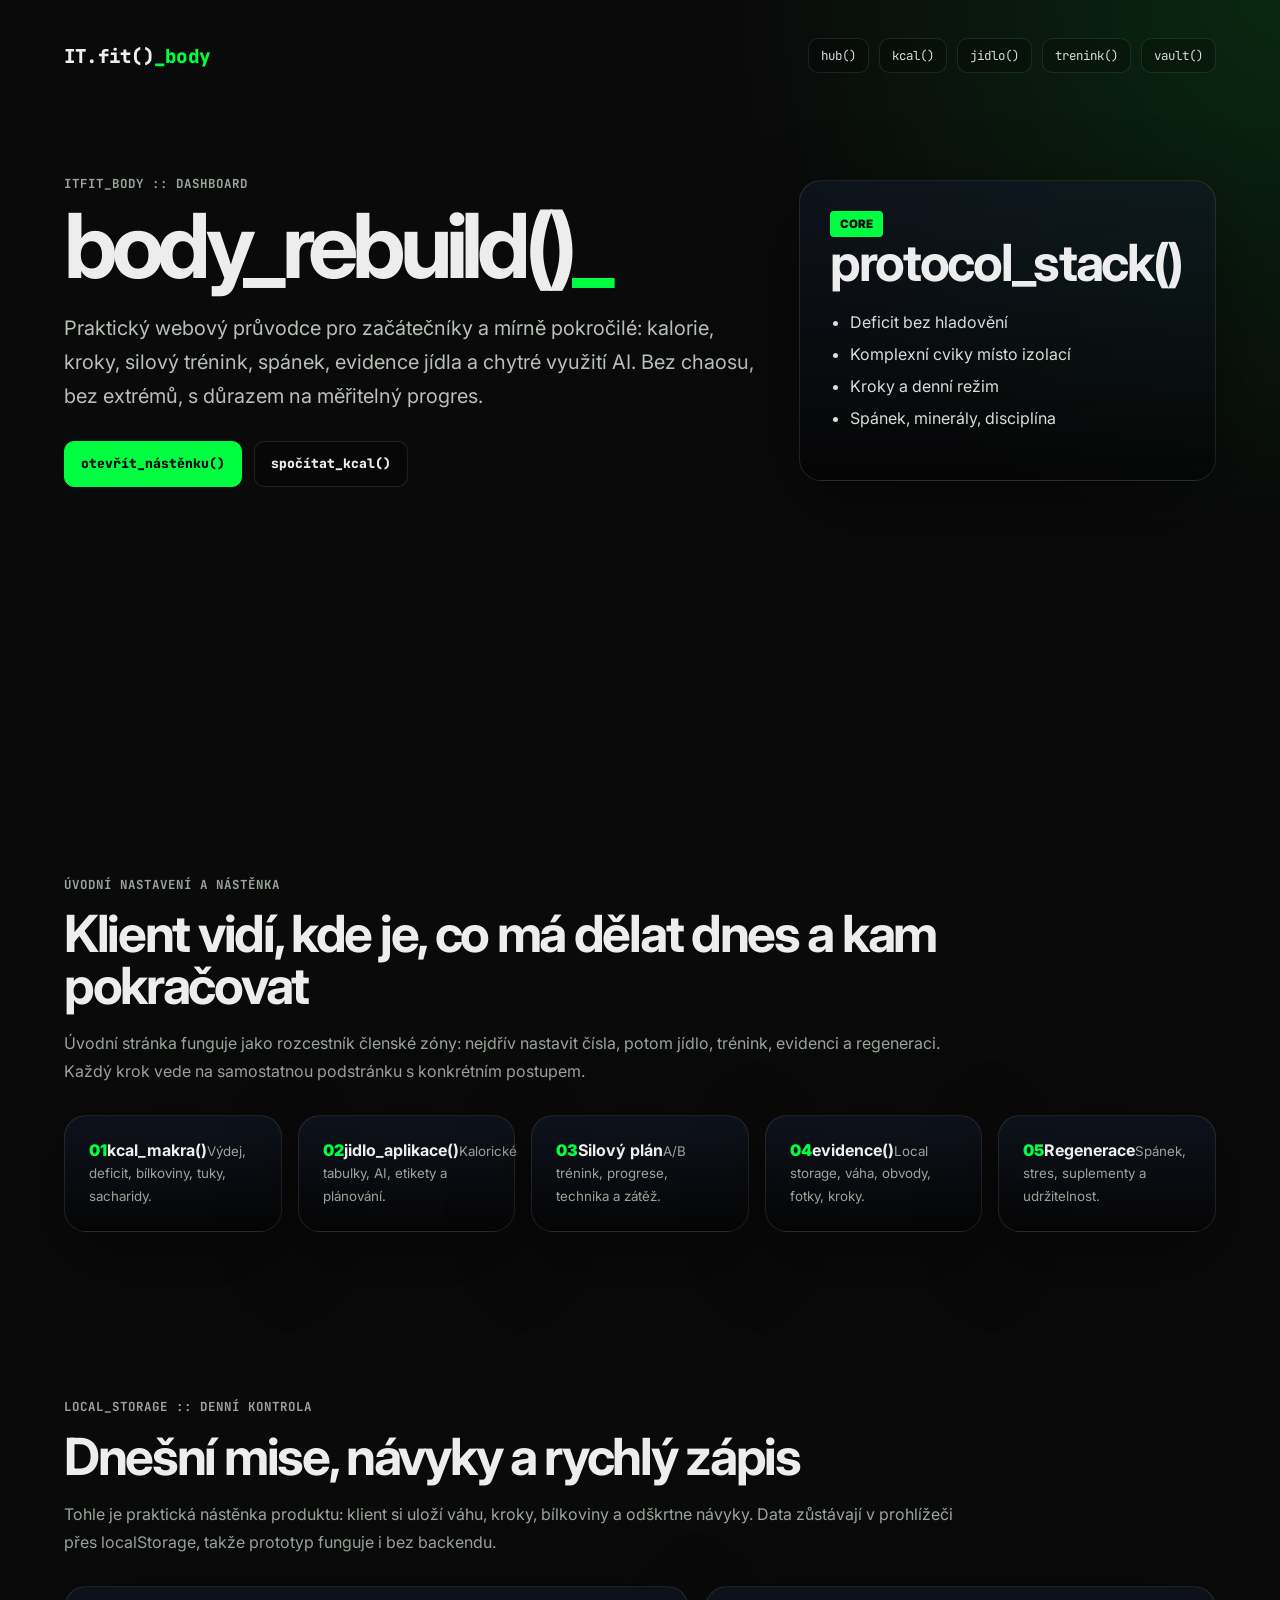
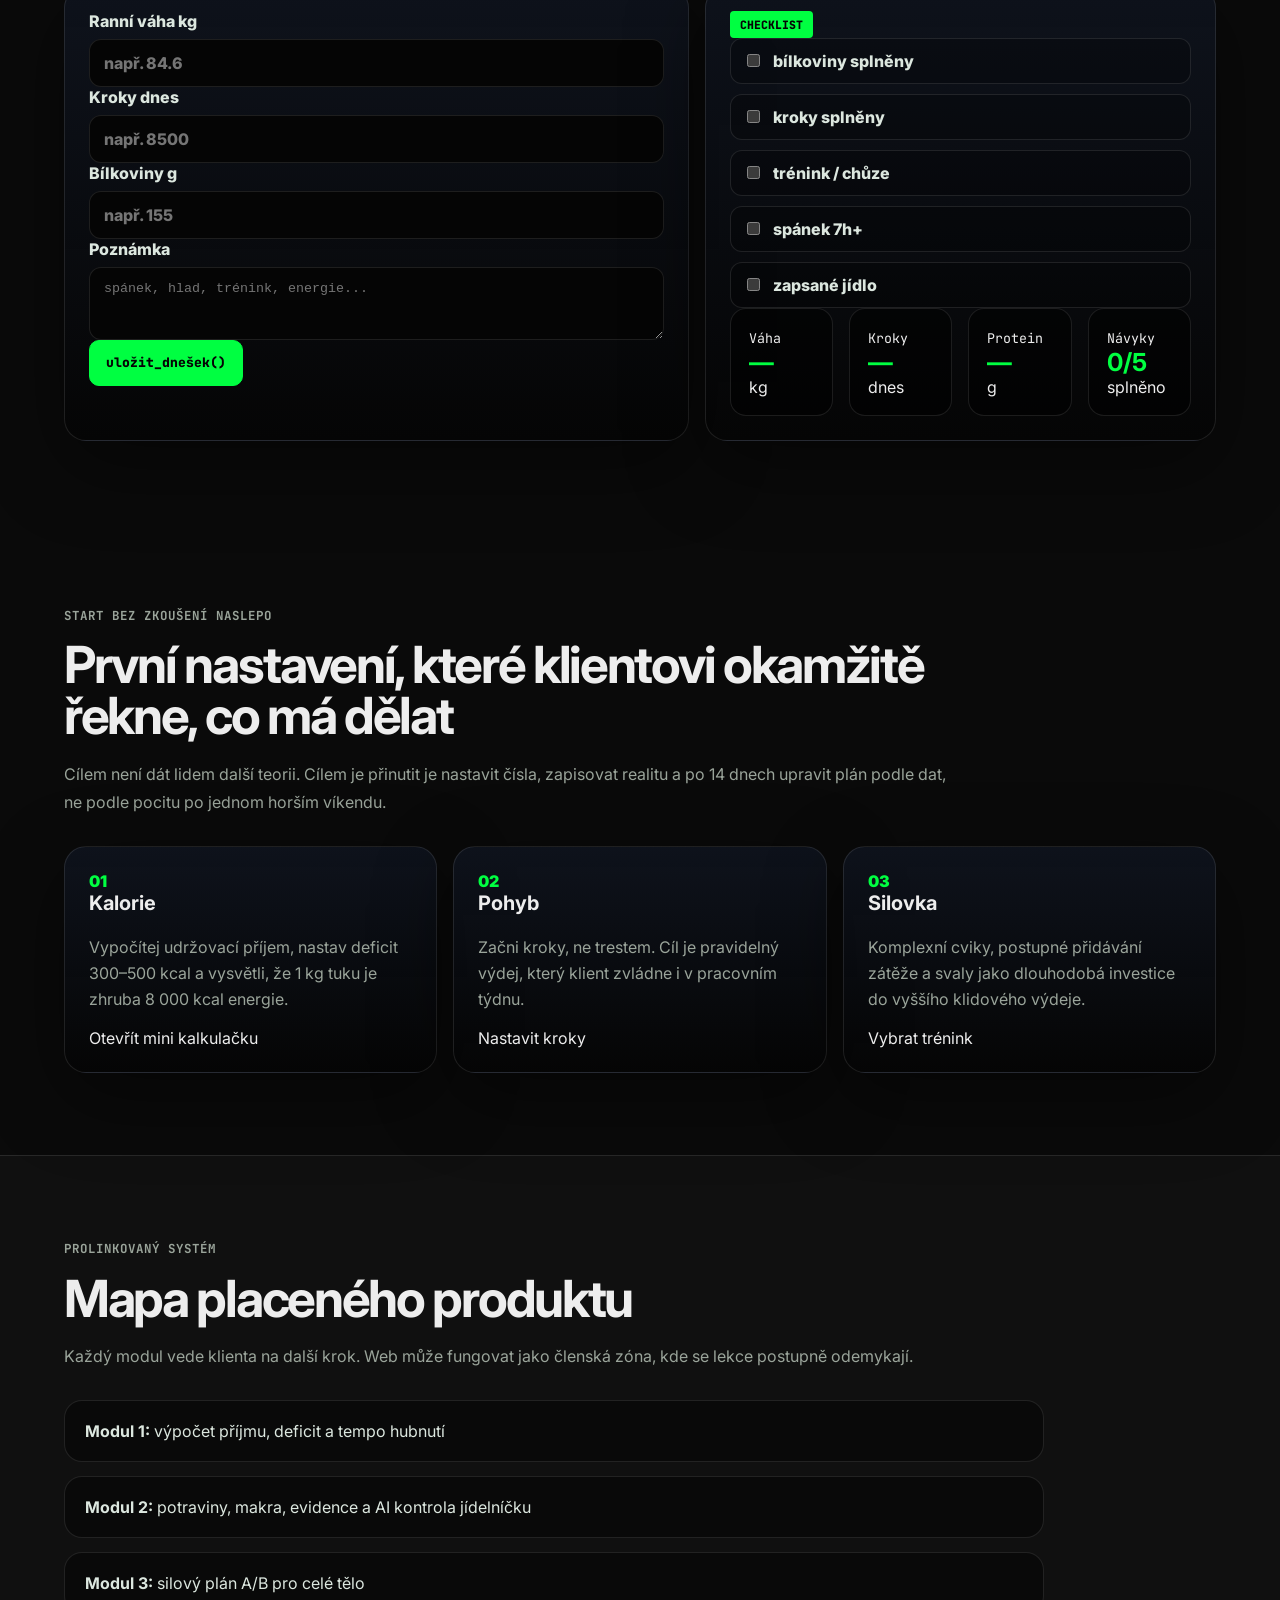
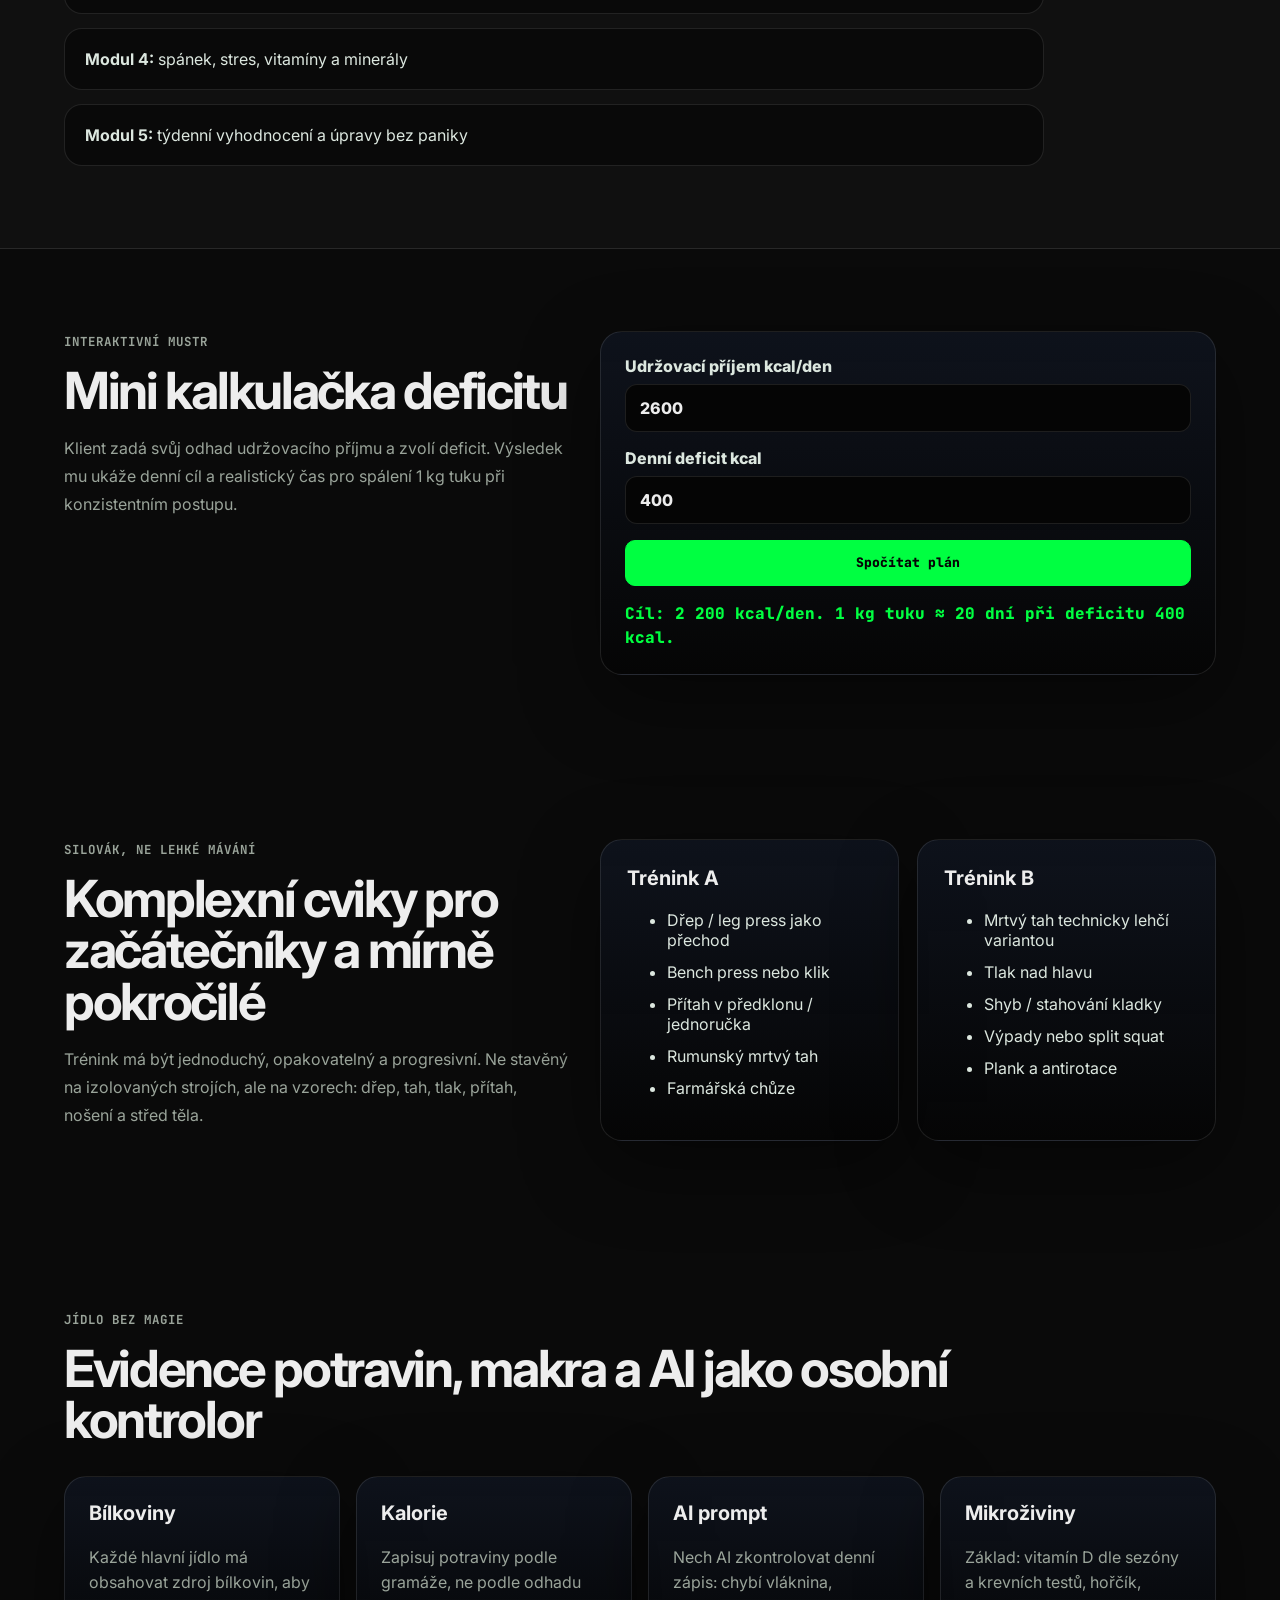
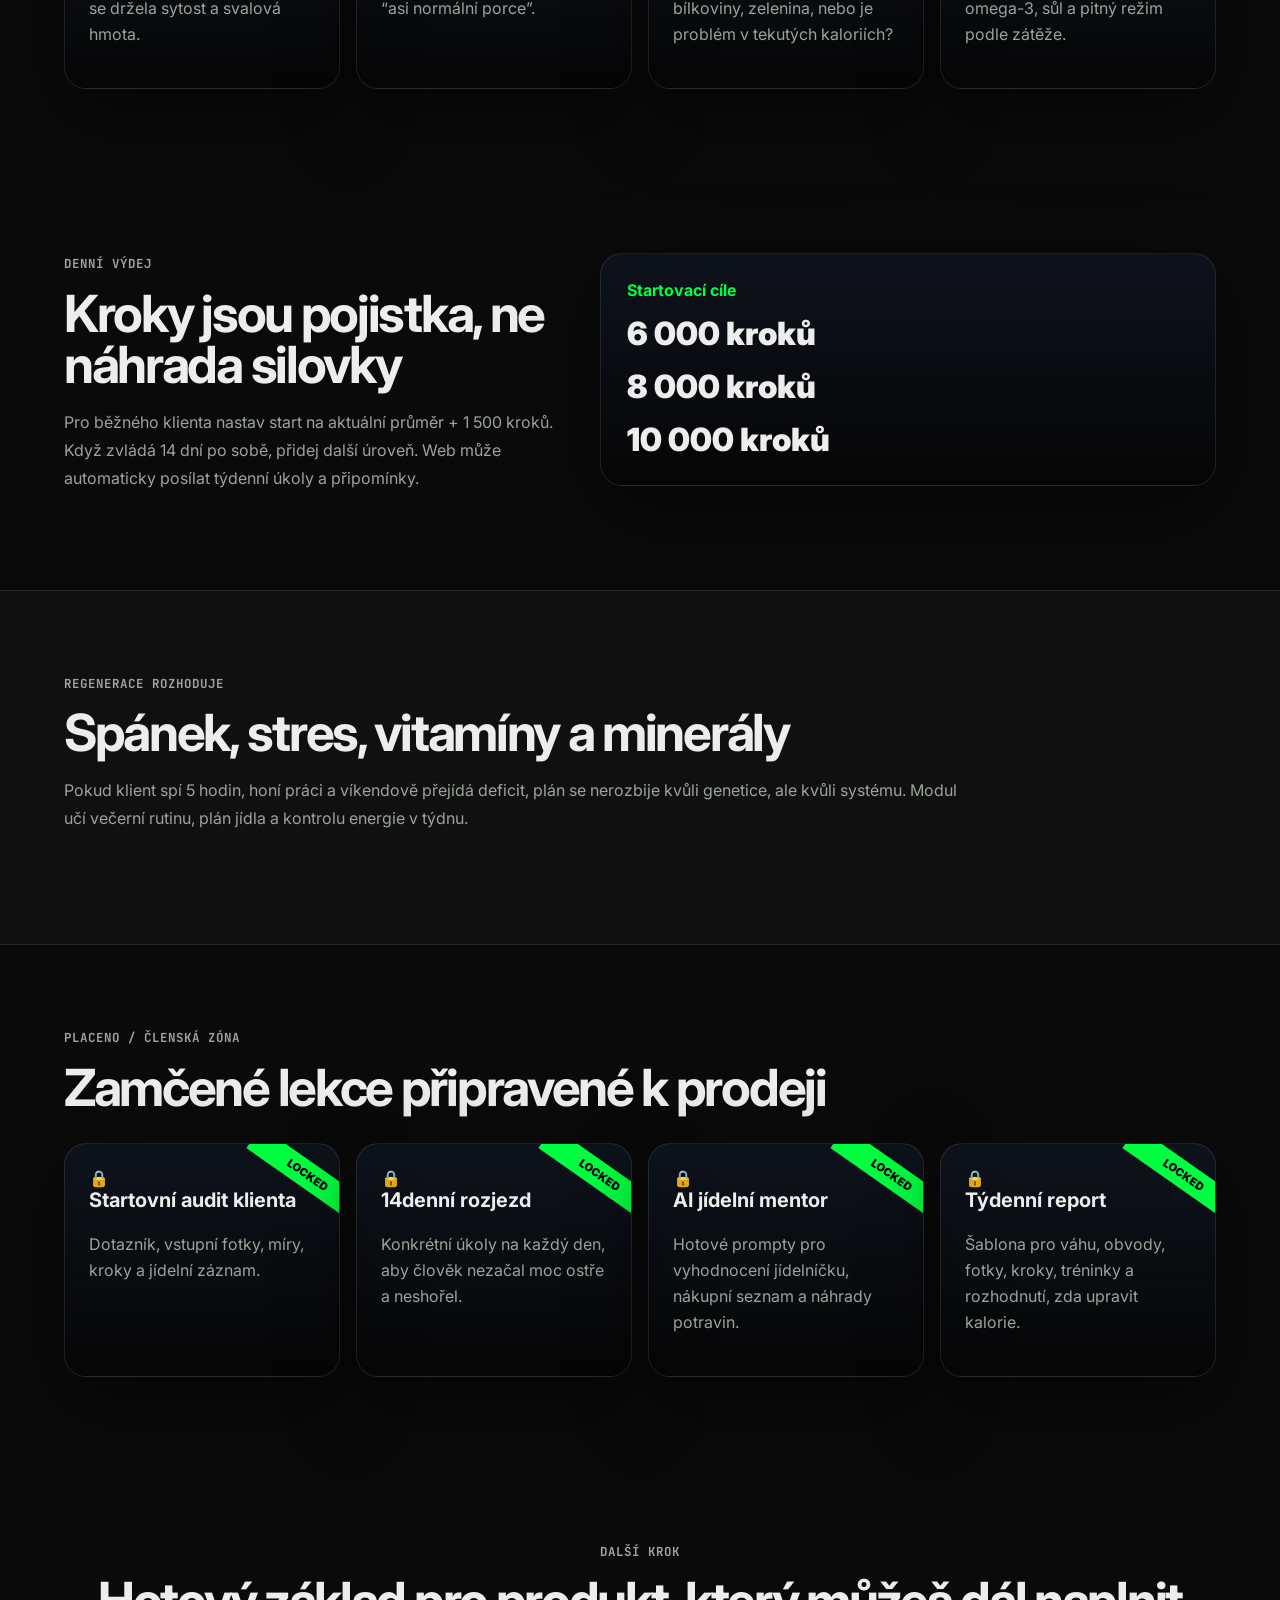
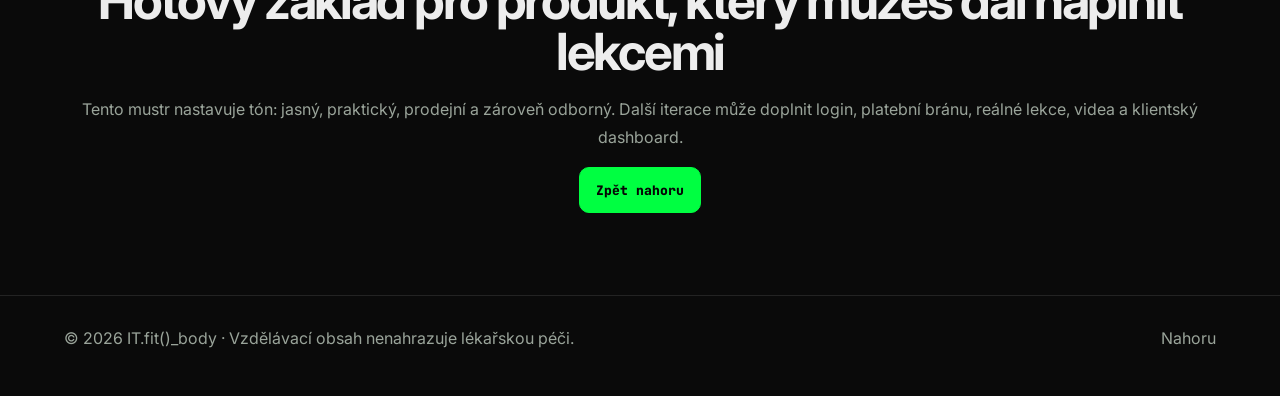
==== commit 1050e500: "Restyle app as ITFIT body vault" ====
--- a/index.html
+++ b/index.html
@@ -3,43 +3,47 @@
   <head>
     <meta charset="UTF-8" />
     <meta name="viewport" content="width=device-width, initial-scale=1.0" />
-    <title>Hubnutí v praxi | placený průvodce</title>
+    <title>IT.fit()_body | nástěnka</title>
     <meta
       name="description"
       content="Prolinkovaný placený průvodce pro lidi, kteří chtějí konečně začít hubnout, zesílit a rozvíjet postavu bez zbytečných extrémů."
     />
+    
+    <link rel="preconnect" href="https://fonts.googleapis.com" />
+    <link rel="preconnect" href="https://fonts.gstatic.com" crossorigin />
+    <link href="https://fonts.googleapis.com/css2?family=JetBrains+Mono:wght@400;700&family=Inter:wght@300;400;600;700;900&display=swap" rel="stylesheet" />
     <link rel="stylesheet" href="styles.css" />
   </head>
   <body>
     <header class="hero" id="top">
       <nav class="nav" aria-label="Hlavní navigace">
-        <a class="brand" href="#top">FIT VAULT</a>
+        <a class="brand" href="#top">IT.fit()<span>_body</span></a>
         <button class="nav__toggle" type="button" aria-expanded="false" aria-controls="nav-links">Menu</button>
         <div class="nav__links" id="nav-links">
-          <a href="#nastenka">Nástěnka</a>
-          <a href="lekce/nastaveni.html">Kcal kalkulačka</a>
-          <a href="lekce/jidlo.html">Jídlo</a>
-          <a href="lekce/trenink.html">Trénink</a>
-          <a href="#zamky">Placený obsah</a>
+          <a href="#nastenka">hub()</a>
+          <a href="lekce/nastaveni.html">kcal()</a>
+          <a href="lekce/jidlo.html">jidlo()</a>
+          <a href="lekce/trenink.html">trenink()</a>
+          <a href="#zamky">vault()</a>
         </div>
       </nav>
 
       <section class="hero__grid">
         <div>
-          <p class="eyebrow">Nový univerzální produkt mimo uVAULT IT FIT</p>
-          <h1>Jak konečně začít hubnout a rozvinout svoji postavu</h1>
+          <p class="eyebrow">ITFIT_BODY :: DASHBOARD</p>
+          <h1>body_rebuild()<span class="caret blink">_</span></h1>
           <p class="lead">
             Praktický webový průvodce pro začátečníky a mírně pokročilé: kalorie, kroky, silový trénink,
             spánek, evidence jídla a chytré využití AI. Bez chaosu, bez extrémů, s důrazem na měřitelný progres.
           </p>
           <div class="hero__actions">
-            <a class="button button--primary" href="#nastenka">Otevřít nástěnku</a>
-            <a class="button button--ghost" href="lekce/nastaveni.html">Spočítat kcal a živiny</a>
+            <a class="button button--primary" href="#kontrola">otevřít_nástěnku()</a>
+            <a class="button button--ghost" href="lekce/nastaveni.html">spočítat_kcal()</a>
           </div>
         </div>
         <aside class="score-card" aria-label="Rychlý přehled programu">
-          <span class="score-card__badge">MUST HAVE</span>
-          <h2>4 pilíře výsledku</h2>
+          <span class="score-card__badge">CORE</span>
+          <h2>protocol_stack()</h2>
           <ul>
             <li>Deficit bez hladovění</li>
             <li>Komplexní cviky místo izolací</li>
@@ -61,11 +65,48 @@
           </p>
         </div>
         <div class="dashboard__grid">
-          <a class="dashboard-card" href="lekce/nastaveni.html"><span>01</span><strong>Kcal + živiny</strong><small>Výdej, deficit, bílkoviny, tuky, sacharidy.</small></a>
-          <a class="dashboard-card" href="lekce/jidlo.html"><span>02</span><strong>Jídlo v praxi</strong><small>Jak vážit, zapisovat, číst etikety a plánovat.</small></a>
+          <a class="dashboard-card" href="lekce/nastaveni.html"><span>01</span><strong>kcal_makra()</strong><small>Výdej, deficit, bílkoviny, tuky, sacharidy.</small></a>
+          <a class="dashboard-card" href="lekce/jidlo.html"><span>02</span><strong>jidlo_aplikace()</strong><small>Kalorické tabulky, AI, etikety a plánování.</small></a>
           <a class="dashboard-card" href="lekce/trenink.html"><span>03</span><strong>Silový plán</strong><small>A/B trénink, progrese, technika a zátěž.</small></a>
-          <a class="dashboard-card" href="lekce/evidence.html"><span>04</span><strong>Evidence</strong><small>Váha, obvody, fotky, kroky a týdenní report.</small></a>
+          <a class="dashboard-card" href="lekce/evidence.html"><span>04</span><strong>evidence()</strong><small>Local storage, váha, obvody, fotky, kroky.</small></a>
           <a class="dashboard-card" href="lekce/regenerace.html"><span>05</span><strong>Regenerace</strong><small>Spánek, stres, suplementy a udržitelnost.</small></a>
+        </div>
+      </section>
+
+
+      <section class="section" id="kontrola">
+        <div class="section__intro">
+          <p class="eyebrow">LOCAL_STORAGE :: DENNÍ KONTROLA</p>
+          <h2>Dnešní mise, návyky a rychlý zápis</h2>
+          <p>
+            Tohle je praktická nástěnka produktu: klient si uloží váhu, kroky, bílkoviny a odškrtne návyky.
+            Data zůstávají v prohlížeči přes localStorage, takže prototyp funguje i bez backendu.
+          </p>
+        </div>
+        <div class="habit-grid">
+          <form class="habit-card" id="daily-log-form">
+            <label>Ranní váha kg<input id="log-weight" type="number" step="0.1" placeholder="např. 84.6" /></label>
+            <label>Kroky dnes<input id="log-steps" type="number" step="100" placeholder="např. 8500" /></label>
+            <label>Bílkoviny g<input id="log-protein" type="number" placeholder="např. 155" /></label>
+            <label>Poznámka<textarea id="log-note" rows="3" placeholder="spánek, hlad, trénink, energie..."></textarea></label>
+            <button class="button button--primary" type="submit">uložit_dnešek()</button>
+          </form>
+          <aside class="habit-card">
+            <div class="tag">CHECKLIST</div>
+            <div class="habit-checks" id="habit-checks">
+              <label><input type="checkbox" data-habit="protein" /> bílkoviny splněny</label>
+              <label><input type="checkbox" data-habit="steps" /> kroky splněny</label>
+              <label><input type="checkbox" data-habit="training" /> trénink / chůze</label>
+              <label><input type="checkbox" data-habit="sleep" /> spánek 7h+</label>
+              <label><input type="checkbox" data-habit="tracked" /> zapsané jídlo</label>
+            </div>
+            <div class="macro-result" id="daily-summary">
+              <div><small>Váha</small><strong>—</strong><span>kg</span></div>
+              <div><small>Kroky</small><strong>—</strong><span>dnes</span></div>
+              <div><small>Protein</small><strong>—</strong><span>g</span></div>
+              <div><small>Návyky</small><strong>0/5</strong><span>splněno</span></div>
+            </div>
+          </aside>
         </div>
       </section>
 
@@ -237,9 +278,10 @@
     </main>
 
     <footer class="footer">
-      <p>© 2026 FIT VAULT · Vzdělávací obsah nenahrazuje lékařskou péči.</p>
+      <p>© 2026 IT.fit()<span>_body</span> · Vzdělávací obsah nenahrazuje lékařskou péči.</p>
       <a href="#top">Nahoru</a>
     </footer>
     <script src="app.js"></script>
+  <button id="toTop" aria-label="Zpět nahoru">↑</button>
   </body>
 </html>
--- a/styles.css
+++ b/styles.css
@@ -1,109 +1,100 @@
 :root {
   color-scheme: dark;
-  --bg: #070b12;
-  --panel: #111827;
-  --panel-2: #172033;
-  --text: #f8fafc;
-  --muted: #a7b0c0;
-  --line: rgba(255, 255, 255, 0.12);
-  --gold: #f5c451;
-  --green: #60d394;
+  --bg: #0a0a0a;
+  --panel: rgba(17, 24, 39, 0.55);
+  --panel-2: rgba(0, 0, 0, 0.42);
+  --text: #ededed;
+  --muted: #9aa49a;
+  --line: rgba(255, 255, 255, 0.10);
+  --line-strong: rgba(255, 255, 255, 0.18);
+  --green: #00ff41;
+  --green-soft: rgba(0, 255, 65, 0.16);
+  --blue: #60a5fa;
   --red: #ff6b6b;
-  --shadow: 0 24px 80px rgba(0, 0, 0, 0.38);
+  --shadow: 0 24px 80px rgba(0, 0, 0, 0.45);
   font-family: Inter, ui-sans-serif, system-ui, -apple-system, BlinkMacSystemFont, "Segoe UI", sans-serif;
 }
 
 * { box-sizing: border-box; }
 html { scroll-behavior: smooth; }
-body { margin: 0; background: radial-gradient(circle at top left, #1e3a5f 0, transparent 32rem), var(--bg); color: var(--text); }
-a { color: inherit; }
+body { margin: 0; background: radial-gradient(circle at top right, rgba(0,255,65,.12), transparent 34rem), var(--bg); color: var(--text); }
+a { color: inherit; text-decoration: none; }
+button, input, select { font: inherit; }
+.mono, .brand, .eyebrow, .nav__links, .lesson-nav, .tag, .button, .calc__result, .macro-result small, .vault-stat small { font-family: "JetBrains Mono", ui-monospace, SFMono-Regular, Menlo, monospace; }
+.caret { display: inline-block; width: .6ch; color: var(--green); }
+@keyframes blink { 0%,49%{opacity:1} 50%,100%{opacity:0} }
+.blink { animation: blink 1s steps(1) infinite; }
 
-.hero { min-height: 92vh; padding: 24px clamp(18px, 5vw, 72px) 72px; }
-.nav { display: flex; align-items: center; justify-content: space-between; gap: 18px; position: sticky; top: 0; z-index: 10; padding: 14px 0; backdrop-filter: blur(18px); }
-.brand { font-weight: 900; letter-spacing: 0.12em; text-decoration: none; }
-.nav__links { display: flex; gap: 16px; color: var(--muted); }
-.nav__links a { text-decoration: none; font-weight: 700; }
+.hero, .lesson-hero { min-height: 88vh; padding: 24px clamp(18px, 5vw, 72px) 72px; }
+.nav { max-width: 1180px; margin: 0 auto; display: flex; align-items: center; justify-content: space-between; gap: 18px; padding: 14px 0; }
+.brand { font-weight: 900; letter-spacing: -0.04em; font-size: 1.2rem; }
+.brand span { color: var(--green); }
+.nav__links, .lesson-nav { display: flex; flex-wrap: wrap; gap: 10px; color: var(--text); }
+.nav__links a, .lesson-nav a { border: 1px solid var(--line); padding: 8px 12px; border-radius: 10px; background: rgba(0,0,0,.22); opacity: .92; font-size: .78rem; }
+.nav__links a:hover, .lesson-nav a:hover, .nav__links .is-active, .lesson-nav .is-active { border-color: var(--green); box-shadow: 0 0 0 1px rgba(0,255,65,.25) inset; color: var(--green); opacity: 1; }
 .nav__toggle { display: none; }
-.hero__grid { display: grid; grid-template-columns: minmax(0, 1.25fr) minmax(280px, 0.75fr); gap: 40px; align-items: center; padding-top: 96px; }
-.eyebrow { color: var(--gold); font-weight: 900; letter-spacing: 0.14em; text-transform: uppercase; font-size: 0.78rem; }
+.hero__grid, .lesson-hero__content { max-width: 1180px; margin: 0 auto; }
+.hero__grid { display: grid; grid-template-columns: minmax(0, 1.25fr) minmax(280px, .75fr); gap: 40px; align-items: center; padding-top: 88px; }
+.lesson-hero__content { padding-top: 86px; }
+.eyebrow { color: var(--muted); font-weight: 700; letter-spacing: .08em; text-transform: uppercase; font-size: .78rem; }
 h1, h2, h3, p { margin-top: 0; }
-h1 { font-size: clamp(3rem, 8vw, 6.8rem); line-height: 0.92; max-width: 980px; margin-bottom: 24px; }
-h2 { font-size: clamp(2rem, 4vw, 4rem); line-height: 1; margin-bottom: 18px; }
-h3 { font-size: 1.35rem; }
-.lead { color: #d8dee9; font-size: clamp(1.1rem, 2vw, 1.35rem); line-height: 1.7; max-width: 800px; }
-.hero__actions { display: flex; gap: 14px; flex-wrap: wrap; margin-top: 30px; }
-.button { border: 1px solid var(--line); border-radius: 999px; display: inline-flex; align-items: center; justify-content: center; min-height: 48px; padding: 0 22px; text-decoration: none; font-weight: 900; cursor: pointer; }
-.button--primary { background: linear-gradient(135deg, var(--gold), #ff8f3d); color: #191100; border: 0; }
-.button--ghost { background: rgba(255,255,255,.06); }
-.score-card, .card, .locked-card, .metric-card, .calc, .workout-grid article { background: linear-gradient(180deg, rgba(255,255,255,.08), rgba(255,255,255,.035)); border: 1px solid var(--line); border-radius: 28px; box-shadow: var(--shadow); }
-.score-card { padding: 32px; transform: rotate(1.4deg); }
-.score-card__badge { color: #09110c; background: var(--green); border-radius: 999px; padding: 8px 12px; font-size: .76rem; font-weight: 1000; }
-.score-card ul { padding-left: 20px; line-height: 2; color: #dce7f8; }
-.section { padding: 88px clamp(18px, 5vw, 72px); }
-.section__intro { max-width: 880px; margin-bottom: 34px; }
-.section__intro p, .section > p, .split p, .calculator p, .cta p { color: var(--muted); line-height: 1.75; }
-.section--dark { background: rgba(255,255,255,.035); border-block: 1px solid var(--line); }
-.cards { display: grid; gap: 18px; }
+h1 { font-size: clamp(2.8rem, 7vw, 6.4rem); line-height: .94; max-width: 980px; margin-bottom: 22px; letter-spacing: -0.07em; }
+h2 { font-size: clamp(1.9rem, 4vw, 3.5rem); line-height: 1; margin-bottom: 18px; letter-spacing: -0.045em; }
+h3 { font-size: 1.25rem; }
+.lead { color: #b8c0b8; font-size: clamp(1.05rem, 2vw, 1.25rem); line-height: 1.7; max-width: 820px; }
+.hero__actions { display: flex; gap: 12px; flex-wrap: wrap; margin-top: 28px; }
+.button { border: 1px solid var(--line); border-radius: 10px; display: inline-flex; align-items: center; justify-content: center; min-height: 46px; padding: 0 16px; font-size: .82rem; font-weight: 900; cursor: pointer; background: rgba(0,0,0,.25); }
+.button--primary { background: var(--green); color: #050505; border-color: var(--green); }
+.button--ghost:hover, .button:hover { border-color: var(--green); color: var(--green); }
+.button--primary:hover { color: #050505; }
+.score-card, .card, .locked-card, .metric-card, .calc, .workout-grid article, .dashboard-card, .lesson-card, .habit-card, .vault-panel { background: linear-gradient(180deg, rgba(17,24,39,.62), rgba(0,0,0,.42)); border: 1px solid var(--line); border-radius: 22px; box-shadow: var(--shadow); }
+.score-card { padding: 30px; }
+.score-card__badge, .tag { color: #050505; background: var(--green); border-radius: 4px; padding: 6px 10px; font-size: .72rem; font-weight: 1000; display:inline-flex; }
+.score-card ul { padding-left: 20px; line-height: 2; color: #d8ded8; }
+.section, .lesson-section { padding: 82px clamp(18px, 5vw, 72px); max-width: 1320px; margin: 0 auto; }
+.section__intro { max-width: 900px; margin-bottom: 30px; }
+.section__intro p, .section > p, .split p, .calculator p, .cta p, .lesson-section p { color: var(--muted); line-height: 1.75; }
+.section--dark, .lesson-section--panel { max-width: none; background: rgba(255,255,255,.025); border-block: 1px solid var(--line); }
+.cards, .dashboard__grid, .lesson-grid, .habit-grid { display: grid; gap: 16px; }
 .cards--three { grid-template-columns: repeat(3, minmax(0, 1fr)); }
-.cards--four { grid-template-columns: repeat(4, minmax(0, 1fr)); }
-.card { padding: 26px; }
-.card span { color: var(--green); font-weight: 1000; }
-.card p, .locked-card p { color: var(--muted); line-height: 1.65; }
-.card a { color: var(--gold); font-weight: 900; text-decoration: none; }
-.timeline { display: grid; gap: 14px; max-width: 980px; }
-.timeline a { padding: 20px; background: var(--panel); border: 1px solid var(--line); border-radius: 18px; text-decoration: none; color: #dce7f8; }
+.cards--four, .locked__grid, .macro-result { grid-template-columns: repeat(4, minmax(0, 1fr)); display:grid; gap:16px; }
+.dashboard__grid { grid-template-columns: repeat(5, minmax(0, 1fr)); }
+.card, .locked-card, .dashboard-card, .lesson-card, .habit-card, .vault-panel { padding: 24px; }
+.card span, .dashboard-card span, .lesson-card span { color: var(--green); font-weight: 1000; }
+.card p, .locked-card p, .dashboard-card small, .lesson-card small { color: var(--muted); line-height: 1.62; }
+.timeline, .steps { display: grid; gap: 14px; max-width: 980px; }
+.timeline a, .step { padding: 20px; background: var(--panel-2); border: 1px solid var(--line); border-radius: 18px; color: #dce7df; }
+.timeline a:hover { border-color: var(--green); }
 .calculator, .split { display: grid; grid-template-columns: minmax(0, .9fr) minmax(320px, 1.1fr); gap: 32px; align-items: start; }
-.calc { padding: 26px; display: grid; gap: 18px; }
-.calc label { display: grid; gap: 8px; color: #dce7f8; font-weight: 800; }
-.calc input { width: 100%; border: 1px solid var(--line); border-radius: 16px; background: #080d16; color: var(--text); padding: 14px 16px; font-size: 1.05rem; }
+.calc, .macro-form { padding: 24px; display: grid; gap: 16px; }
+.calc label, .macro-form label, .habit-card label { display: grid; gap: 8px; color: #dce7df; font-weight: 800; }
+.calc input, .macro-form input, .macro-form select, .habit-card input, .habit-card textarea { width: 100%; border: 1px solid var(--line); border-radius: 12px; background: #050505; color: var(--text); padding: 13px 14px; }
 .calc__result { color: var(--green); font-weight: 900; line-height: 1.5; }
+.macro-form { grid-template-columns: repeat(3, minmax(0, 1fr)); border: 1px solid var(--line); border-radius: 22px; background: rgba(17,24,39,.38); box-shadow: var(--shadow); }
+.macro-form .button, .macro-result { grid-column: 1 / -1; }
+.macro-result div, .vault-stat { padding: 18px; border-radius: 16px; background: rgba(0,0,0,.55); border: 1px solid var(--line); }
+.macro-result strong, .vault-stat strong { display: block; color: var(--green); font-size: 1.55rem; }
 .workout-grid { display: grid; grid-template-columns: repeat(2, minmax(0, 1fr)); gap: 18px; }
 .workout-grid article { padding: 26px; }
-.workout-grid li { margin-bottom: 12px; color: #dce7f8; }
-.nutrition { background: linear-gradient(135deg, rgba(96,211,148,.08), rgba(245,196,81,.06)); }
+.workout-grid li, .checklist li { margin-bottom: 12px; color: #dce7df; }
 .metric-card { padding: 26px; display: grid; gap: 14px; }
-.metric-card strong { color: var(--gold); }
+.metric-card strong { color: var(--green); }
 .metric-card span { font-size: 2rem; font-weight: 1000; }
-.locked__grid { display: grid; grid-template-columns: repeat(4, minmax(0, 1fr)); gap: 18px; }
-.locked-card { padding: 24px; position: relative; overflow: hidden; }
-.locked-card::after { content: "LOCKED"; position: absolute; top: 18px; right: -34px; transform: rotate(35deg); background: var(--red); color: white; padding: 6px 42px; font-size: .7rem; font-weight: 1000; }
-.locked-card span { font-size: 2rem; }
-.cta { text-align: center; max-width: 980px; margin: 0 auto; }
+.locked-card { position: relative; overflow: hidden; }
+.locked-card::after { content: "LOCKED"; position: absolute; top: 18px; right: -34px; transform: rotate(35deg); background: var(--green); color: #050505; padding: 6px 42px; font-size: .7rem; font-weight: 1000; }
+.cta { text-align: center; }
 .footer { display: flex; justify-content: space-between; gap: 16px; padding: 32px clamp(18px, 5vw, 72px); color: var(--muted); border-top: 1px solid var(--line); }
+.habit-grid { grid-template-columns: 1.1fr .9fr; }
+.habit-checks { display:grid; gap:10px; }
+.habit-checks label { display:flex; align-items:center; gap:10px; padding:12px; border:1px solid var(--line); border-radius:12px; background:rgba(0,0,0,.26); }
+.habit-checks input { width:auto; accent-color: var(--green); }
+#toTop { position: fixed; right: 18px; bottom: 18px; width: 44px; height: 44px; border-radius: 999px; border: 1px solid #1f2937; background: rgba(0,0,0,.65); color: #fff; cursor: pointer; font-size: 18px; opacity: 0; pointer-events: none; transition: .2s; z-index: 40; }
+#toTop.show { opacity: 1; pointer-events: auto; }
 
 @media (max-width: 900px) {
-  .nav__toggle { display: inline-flex; border: 1px solid var(--line); background: var(--panel); color: var(--text); border-radius: 999px; padding: 10px 14px; }
-  .nav__links { display: none; position: absolute; top: 58px; right: 0; left: 0; flex-direction: column; background: rgba(7,11,18,.96); padding: 18px; border: 1px solid var(--line); border-radius: 18px; }
+  .nav__toggle { display: inline-flex; border: 1px solid var(--line); background: rgba(0,0,0,.4); color: var(--text); border-radius: 10px; padding: 10px 14px; }
+  .nav__links { display: none; position: absolute; top: 72px; right: 18px; left: 18px; flex-direction: column; background: rgba(10,10,10,.97); padding: 18px; border: 1px solid var(--line); border-radius: 18px; z-index: 20; }
   .nav__links.is-open { display: flex; }
-  .hero__grid, .calculator, .split, .cards--three, .cards--four, .locked__grid, .workout-grid { grid-template-columns: 1fr; }
+  .hero__grid, .calculator, .split, .cards--three, .cards--four, .locked__grid, .workout-grid, .dashboard__grid, .lesson-grid, .macro-form, .macro-result, .habit-grid { grid-template-columns: 1fr; }
   .hero__grid { padding-top: 48px; }
-  .score-card { transform: none; }
 }
-
-.dashboard { background: linear-gradient(135deg, rgba(245,196,81,.08), rgba(96,211,148,.06)); }
-.dashboard__grid, .lesson-grid { display: grid; grid-template-columns: repeat(5, minmax(0, 1fr)); gap: 16px; }
-.dashboard-card, .lesson-card { display: grid; gap: 12px; padding: 22px; min-height: 180px; text-decoration: none; background: rgba(255,255,255,.065); border: 1px solid var(--line); border-radius: 24px; box-shadow: var(--shadow); }
-.dashboard-card span, .lesson-card span { color: var(--green); font-weight: 1000; }
-.dashboard-card strong, .lesson-card strong { font-size: 1.18rem; }
-.dashboard-card small, .lesson-card small { color: var(--muted); line-height: 1.55; }
-.lesson-hero { padding: 34px clamp(18px, 5vw, 72px) 62px; background: radial-gradient(circle at top right, rgba(96,211,148,.22), transparent 34rem), var(--bg); }
-.lesson-hero__content { max-width: 980px; padding-top: 70px; }
-.lesson-nav { display: flex; gap: 12px; flex-wrap: wrap; color: var(--muted); }
-.lesson-nav a { text-decoration: none; font-weight: 800; }
-.lesson-section { padding: 70px clamp(18px, 5vw, 72px); }
-.lesson-section--panel { background: rgba(255,255,255,.035); border-block: 1px solid var(--line); }
-.steps { counter-reset: step; display: grid; gap: 18px; max-width: 980px; }
-.step { counter-increment: step; padding: 24px; border: 1px solid var(--line); border-radius: 24px; background: rgba(255,255,255,.055); }
-.step::before { content: counter(step, decimal-leading-zero); display: inline-grid; place-items: center; width: 44px; height: 44px; margin-bottom: 12px; border-radius: 50%; background: var(--gold); color: #191100; font-weight: 1000; }
-.macro-form { display: grid; grid-template-columns: repeat(3, minmax(0, 1fr)); gap: 16px; padding: 26px; border: 1px solid var(--line); border-radius: 28px; background: rgba(255,255,255,.06); box-shadow: var(--shadow); }
-.macro-form label { display: grid; gap: 8px; font-weight: 800; color: #dce7f8; }
-.macro-form input, .macro-form select { width: 100%; border: 1px solid var(--line); border-radius: 16px; background: #080d16; color: var(--text); padding: 14px 16px; font-size: 1rem; }
-.macro-form .button, .macro-result { grid-column: 1 / -1; }
-.macro-result { display: grid; grid-template-columns: repeat(4, minmax(0, 1fr)); gap: 12px; }
-.macro-result div { padding: 18px; border-radius: 18px; background: rgba(7,11,18,.75); border: 1px solid var(--line); }
-.macro-result strong { display: block; color: var(--gold); font-size: 1.55rem; }
-.checklist { columns: 2; max-width: 980px; color: #dce7f8; line-height: 1.9; }
-@media (max-width: 900px) {
-  .dashboard__grid, .lesson-grid, .macro-form, .macro-result { grid-template-columns: 1fr; }
-  .checklist { columns: 1; }
-}
